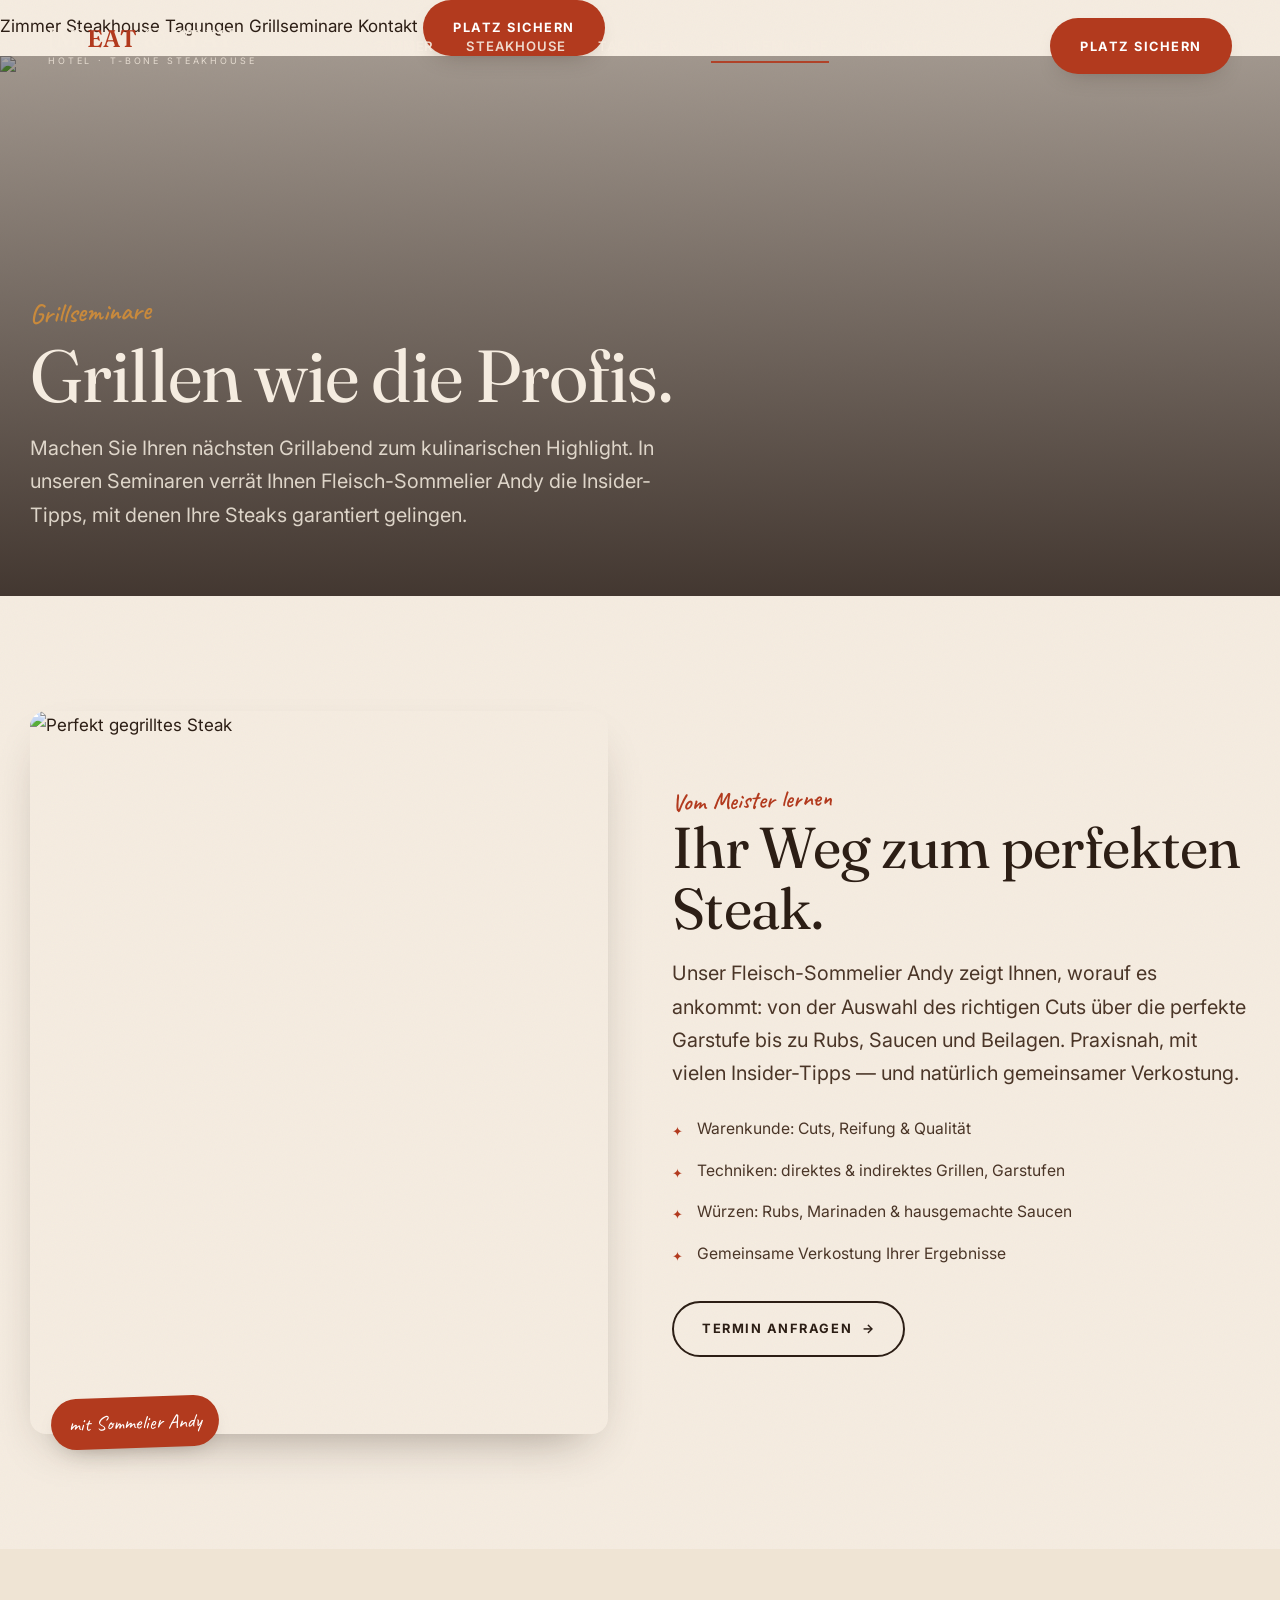
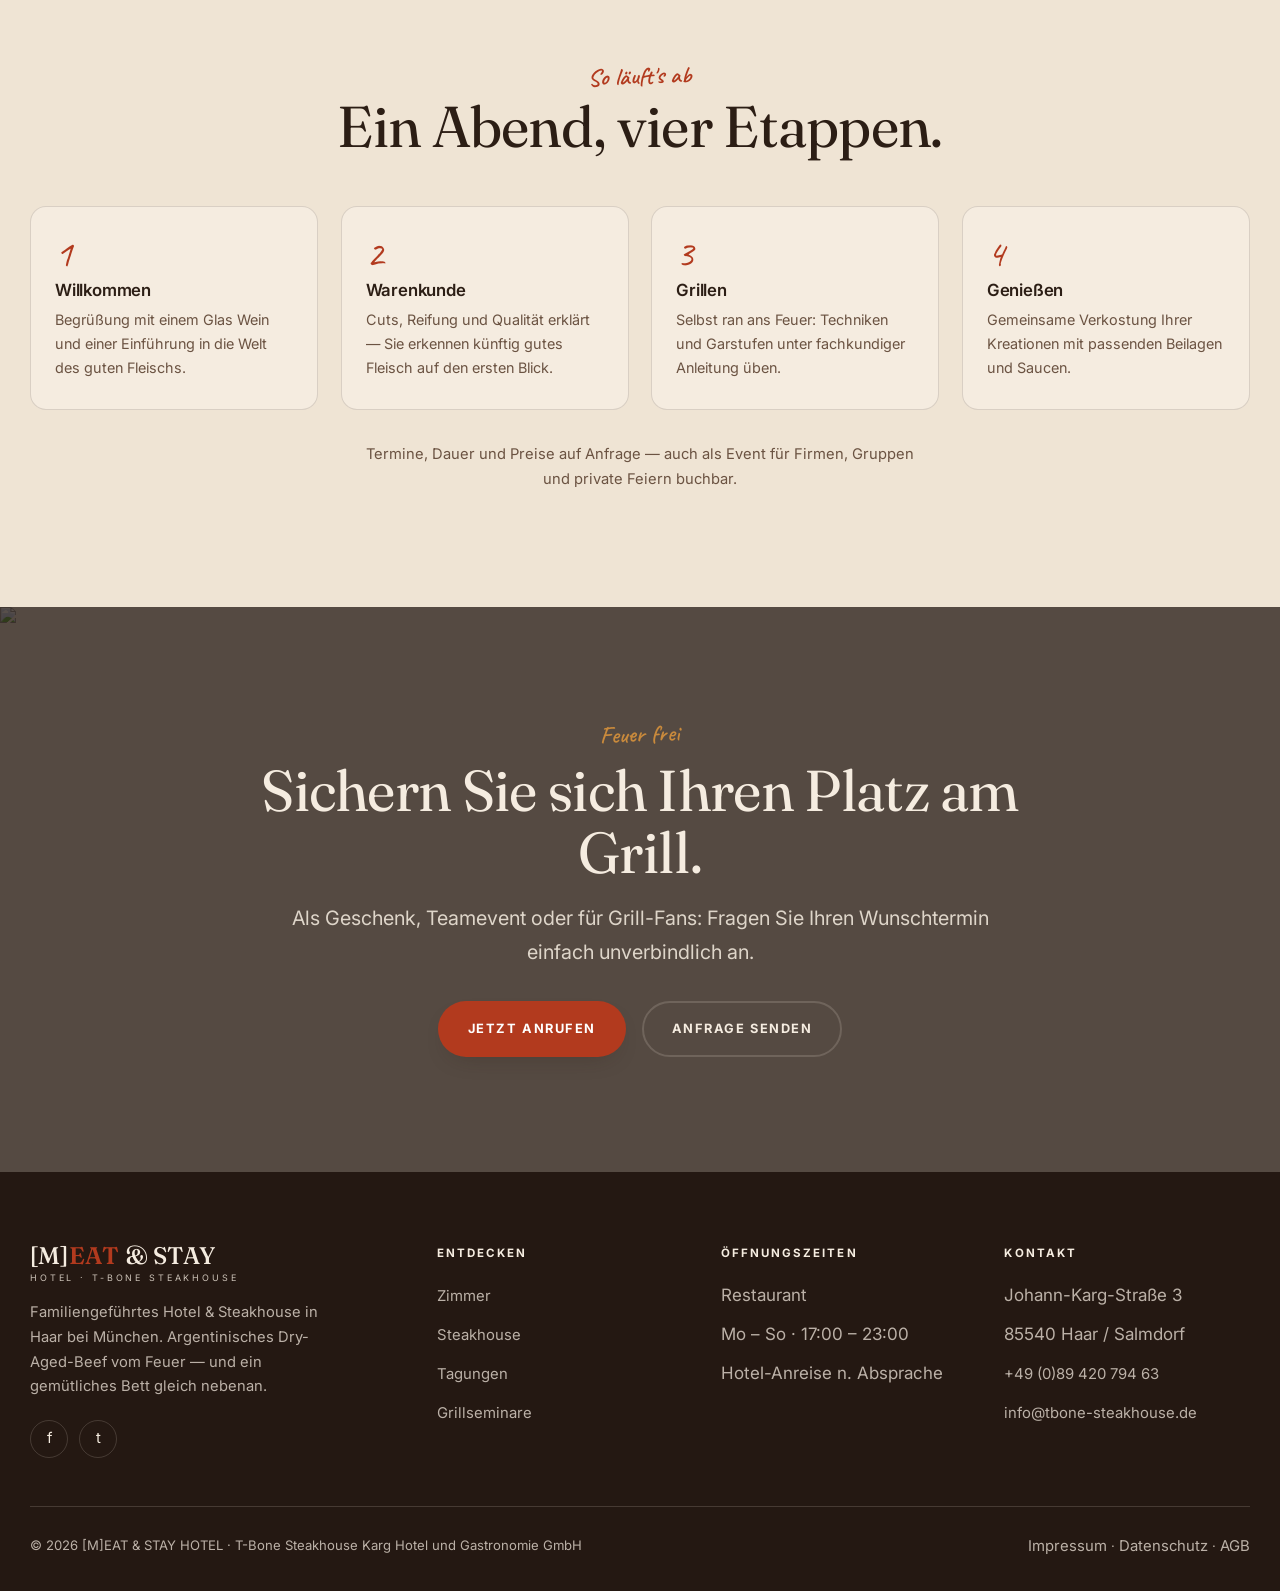
==== grillseminare.html @ 5b94f857 "Rework website: warm & handcrafted design, structure like current site Komplett neues Design (warm &" ====
<!DOCTYPE html>
<html lang="de">
<head>
  <meta charset="UTF-8" />
  <meta name="viewport" content="width=device-width, initial-scale=1.0" />
  <title>Grillseminare — [M]EAT &amp; STAY HOTEL · T-Bone Steakhouse Haar</title>
  <meta name="description" content="Grillseminare im T-Bone Steakhouse Haar: Insider-Tipps vom Fleisch-Sommelier, Cuts &amp; Garstufen, Rubs &amp; Saucen und gemeinsame Verkostung. Machen Sie Ihren nächsten Grillabend zum Highlight." />
  <meta name="theme-color" content="#241812" />
  <link rel="icon" href="assets/favicon.svg" type="image/svg+xml" />
  <link rel="preconnect" href="https://fonts.googleapis.com" />
  <link rel="preconnect" href="https://fonts.gstatic.com" crossorigin />
  <link href="https://fonts.googleapis.com/css2?family=Fraunces:ital,opsz,wght@0,9..144,400;0,9..144,500;1,9..144,400&family=Inter:wght@400;500;600;700&family=Caveat:wght@600;700&display=swap" rel="stylesheet" />
  <link rel="stylesheet" href="assets/css/style.css" />
</head>
<body>

  <header class="nav" id="nav">
    <a class="brand" href="index.html" aria-label="MEAT and STAY Hotel — Startseite">
      <span class="brand__mark">[M]<b>EAT</b> &amp; STAY</span>
      <span class="brand__sub">Hotel · T-Bone Steakhouse</span>
    </a>
    <nav class="nav__links" aria-label="Hauptnavigation">
      <a href="zimmer.html">Zimmer</a>
      <a href="steakhouse.html">Steakhouse</a>
      <a href="tagungen.html">Tagungen</a>
      <a href="grillseminare.html" class="active">Grillseminare</a>
      <a href="kontakt.html">Kontakt</a>
    </nav>
    <div class="nav__cta"><a class="btn btn--rust" href="kontakt.html">Platz sichern</a></div>
    <button class="nav__toggle" aria-label="Menü öffnen"><span></span><span></span><span></span></button>
  </header>
  <div class="nav__menu">
    <a href="zimmer.html">Zimmer</a>
    <a href="steakhouse.html">Steakhouse</a>
    <a href="tagungen.html">Tagungen</a>
    <a href="grillseminare.html">Grillseminare</a>
    <a href="kontakt.html">Kontakt</a>
    <a class="btn btn--rust" href="kontakt.html">Platz sichern</a>
  </div>

  <!-- PAGE HERO -->
  <section class="pagehero">
    <div class="pagehero__media">
      <img src="https://images.unsplash.com/photo-1529193591184-b1d58069ecdd?auto=format&fit=crop&w=2000&q=80" alt="Grillen am offenen Feuer" />
    </div>
    <div class="container pagehero__inner">
      <span class="eyebrow">Grillseminare</span>
      <h1>Grillen wie die Profis.</h1>
      <p class="lead">Machen Sie Ihren nächsten Grillabend zum kulinarischen Highlight. In unseren Seminaren verrät Ihnen Fleisch-Sommelier Andy die Insider-Tipps, mit denen Ihre Steaks garantiert gelingen.</p>
    </div>
  </section>

  <!-- INTRO -->
  <section class="section">
    <div class="container">
      <div class="duo">
        <div class="duo__media" data-reveal>
          <img src="https://images.unsplash.com/photo-1600891964092-4316c288032e?auto=format&fit=crop&w=1100&q=80" alt="Perfekt gegrilltes Steak" />
          <span class="tag">mit Sommelier Andy</span>
        </div>
        <div class="duo__body" data-reveal data-delay="1">
          <span class="eyebrow">Vom Meister lernen</span>
          <h2 class="section-title">Ihr Weg zum perfekten Steak.</h2>
          <p class="lead">Unser Fleisch-Sommelier Andy zeigt Ihnen, worauf es ankommt: von der Auswahl des richtigen Cuts über die perfekte Garstufe bis zu Rubs, Saucen und Beilagen. Praxisnah, mit vielen Insider-Tipps — und natürlich gemeinsamer Verkostung.</p>
          <ul class="feature-list">
            <li>Warenkunde: Cuts, Reifung &amp; Qualität</li>
            <li>Techniken: direktes &amp; indirektes Grillen, Garstufen</li>
            <li>Würzen: Rubs, Marinaden &amp; hausgemachte Saucen</li>
            <li>Gemeinsame Verkostung Ihrer Ergebnisse</li>
          </ul>
          <a class="btn btn--outline" href="kontakt.html">Termin anfragen <span class="arrow">→</span></a>
        </div>
      </div>
    </div>
  </section>

  <!-- STEPS -->
  <section class="section section--sand">
    <div class="container">
      <div class="section-head center" data-reveal>
        <span class="eyebrow">So läuft's ab</span>
        <h2 class="section-title">Ein Abend, vier Etappen.</h2>
      </div>
      <div class="steps">
        <div class="step" data-reveal data-delay="1"><div class="num">1</div><h4>Willkommen</h4><p>Begrüßung mit einem Glas Wein und einer Einführung in die Welt des guten Fleischs.</p></div>
        <div class="step" data-reveal data-delay="2"><div class="num">2</div><h4>Warenkunde</h4><p>Cuts, Reifung und Qualität erklärt — Sie erkennen künftig gutes Fleisch auf den ersten Blick.</p></div>
        <div class="step" data-reveal data-delay="3"><div class="num">3</div><h4>Grillen</h4><p>Selbst ran ans Feuer: Techniken und Garstufen unter fachkundiger Anleitung üben.</p></div>
        <div class="step" data-reveal data-delay="3"><div class="num">4</div><h4>Genießen</h4><p>Gemeinsame Verkostung Ihrer Kreationen mit passenden Beilagen und Saucen.</p></div>
      </div>
      <p class="lead center" style="margin-top:2rem;font-size:.92rem;color:var(--cocoa-2);" data-reveal>
        Termine, Dauer und Preise auf Anfrage — auch als Event für Firmen, Gruppen und private Feiern buchbar.
      </p>
    </div>
  </section>

  <!-- RESERVE CTA -->
  <section class="section reserve">
    <div class="reserve__media">
      <img src="https://images.unsplash.com/photo-1544025162-d76694265947?auto=format&fit=crop&w=2000&q=80" alt="Flammen am Grill" />
    </div>
    <div class="container" data-reveal>
      <span class="eyebrow">Feuer frei</span>
      <h2 class="section-title">Sichern Sie sich Ihren Platz am Grill.</h2>
      <p class="lead">Als Geschenk, Teamevent oder für Grill-Fans: Fragen Sie Ihren Wunschtermin einfach unverbindlich an.</p>
      <div class="reserve__actions">
        <a class="btn btn--rust" href="tel:+498942079463">Jetzt anrufen</a>
        <a class="btn btn--light" href="kontakt.html">Anfrage senden</a>
      </div>
    </div>
  </section>

  <!-- FOOTER -->
  <footer class="footer">
    <div class="container">
      <div class="footer-grid">
        <div>
          <a class="brand" href="index.html">
            <span class="brand__mark">[M]<b>EAT</b> &amp; STAY</span>
            <span class="brand__sub">Hotel · T-Bone Steakhouse</span>
          </a>
          <p>Familiengeführtes Hotel &amp; Steakhouse in Haar bei München. Argentinisches Dry-Aged-Beef vom Feuer — und ein gemütliches Bett gleich nebenan.</p>
          <div class="socials">
            <a href="https://www.facebook.com/meatandstayhotel/" aria-label="Facebook" target="_blank" rel="noopener">f</a>
            <a href="https://www.facebook.com/tbonesteakhousemuenchen/" aria-label="Facebook Steakhouse" target="_blank" rel="noopener">t</a>
          </div>
        </div>
        <div>
          <h5>Entdecken</h5>
          <ul>
            <li><a href="zimmer.html">Zimmer</a></li>
            <li><a href="steakhouse.html">Steakhouse</a></li>
            <li><a href="tagungen.html">Tagungen</a></li>
            <li><a href="grillseminare.html">Grillseminare</a></li>
          </ul>
        </div>
        <div>
          <h5>Öffnungszeiten</h5>
          <ul>
            <li>Restaurant</li>
            <li>Mo – So · 17:00 – 23:00</li>
            <li>Hotel-Anreise n. Absprache</li>
          </ul>
        </div>
        <div>
          <h5>Kontakt</h5>
          <ul>
            <li>Johann-Karg-Straße 3</li>
            <li>85540 Haar / Salmdorf</li>
            <li><a href="tel:+498942079463">+49 (0)89 420 794 63</a></li>
            <li><a href="mailto:info@tbone-steakhouse.de">info@tbone-steakhouse.de</a></li>
          </ul>
        </div>
      </div>
      <div class="footer-bottom">
        <span>© <span data-year>2026</span> [M]EAT &amp; STAY HOTEL · T-Bone Steakhouse Karg Hotel und Gastronomie GmbH</span>
        <span><a href="kontakt.html#impressum">Impressum</a> · <a href="kontakt.html#datenschutz">Datenschutz</a> · <a href="kontakt.html#agb">AGB</a></span>
      </div>
    </div>
  </footer>

  <script src="assets/js/main.js"></script>
</body>
</html>
---- assets/css/style.css ----
/* =====================================================================
   [M]EAT & STAY HOTEL · T-Bone Steakhouse
   Design system — "Warm & handcrafted"
   Cream/sand paper, espresso ink, rust accent
   ===================================================================== */

:root {
  /* Palette */
  --paper:     #f5ece0;   /* warm cream */
  --paper-2:   #efe4d4;
  --sand:      #e6d7c0;
  --sand-2:    #ddcaad;
  --espresso:  #2c1e15;   /* near-black brown (text) */
  --cocoa:     #4a3527;
  --cocoa-2:   #6b5342;
  --rust:      #b23a1e;    /* accent / CTA */
  --rust-dark: #93301a;
  --ochre:     #c98a3c;    /* warm secondary highlight */
  --roast:     #241812;    /* dark contrast sections */
  --roast-2:   #30231a;
  --line:      rgba(44, 30, 21, .14);
  --line-2:    rgba(44, 30, 21, .08);
  --line-dark: rgba(245, 236, 224, .16);

  /* Type */
  --serif:  "Fraunces", Georgia, "Times New Roman", serif;
  --sans:   "Inter", "Helvetica Neue", Arial, sans-serif;
  --script: "Caveat", "Segoe Script", cursive;

  /* Shape & motion */
  --container: 1220px;
  --radius: 6px;
  --radius-lg: 16px;
  --shadow: 0 22px 48px -24px rgba(44, 30, 21, .45);
  --shadow-sm: 0 10px 24px -14px rgba(44, 30, 21, .4);
  --ease: cubic-bezier(.22, 1, .36, 1);

  /* Subtle paper grain */
  --grain: url("data:image/svg+xml,%3Csvg xmlns='http://www.w3.org/2000/svg' width='140' height='140'%3E%3Cfilter id='n'%3E%3CfeTurbulence type='fractalNoise' baseFrequency='0.9' numOctaves='2' stitchTiles='stitch'/%3E%3C/filter%3E%3Crect width='100%25' height='100%25' filter='url(%23n)' opacity='0.035'/%3E%3C/svg%3E");
}

/* ------------------------------------------------------------------ Reset */
*, *::before, *::after { box-sizing: border-box; }
* { margin: 0; }
html { scroll-behavior: smooth; -webkit-text-size-adjust: 100%; }
body {
  font-family: var(--sans);
  color: var(--espresso);
  background-color: var(--paper);
  background-image: var(--grain);
  line-height: 1.68;
  font-size: 17px;
  -webkit-font-smoothing: antialiased;
  text-rendering: optimizeLegibility;
  overflow-x: hidden;
}
img { max-width: 100%; display: block; }
a { color: inherit; text-decoration: none; }
ul { list-style: none; padding: 0; }
button { font: inherit; cursor: pointer; }

/* ------------------------------------------------------------- Typography */
h1, h2, h3, h4 { font-family: var(--serif); font-weight: 400; line-height: 1.07; letter-spacing: -.012em; }
.display { font-size: clamp(2.9rem, 8vw, 6.2rem); }
h2.section-title { font-size: clamp(2.1rem, 4.8vw, 3.6rem); }
h3 { font-size: clamp(1.35rem, 2.5vw, 1.85rem); }
em { font-style: italic; }

.eyebrow {
  font-family: var(--script);
  font-size: 1.5rem;
  font-weight: 600;
  color: var(--rust);
  display: inline-block;
  transform: rotate(-2deg);
  line-height: 1;
}
.kicker {
  font-family: var(--sans);
  font-size: .72rem; font-weight: 700; letter-spacing: .26em; text-transform: uppercase;
  color: var(--cocoa-2);
  display: inline-flex; align-items: center; gap: .7rem;
}
.kicker::before { content: ""; width: 30px; height: 2px; background: var(--rust); display: inline-block; }
.lead { font-size: clamp(1.05rem, 1.55vw, 1.24rem); color: var(--cocoa); max-width: 62ch; }

/* --------------------------------------------------------------- Layout */
.container { width: min(100% - 3rem, var(--container)); margin-inline: auto; }
.section { padding: clamp(4.5rem, 9vw, 8rem) 0; position: relative; }
.section-head { max-width: 64ch; margin-bottom: 3rem; }
.section-head .eyebrow { margin-bottom: .5rem; }
.section-head .lead { margin-top: 1.1rem; }
.center { text-align: center; margin-inline: auto; }
.section--sand { background: var(--paper-2); }

/* --------------------------------------------------------------- Divider */
.divider { display: block; width: 100%; height: 40px; color: var(--paper); }
.divider--sand { color: var(--paper-2); }
.divider svg { display: block; width: 100%; height: 100%; }

/* ---------------------------------------------------------------- Buttons */
.btn {
  display: inline-flex; align-items: center; gap: .6rem;
  padding: .95rem 1.75rem;
  font-size: .8rem; font-weight: 700; letter-spacing: .12em; text-transform: uppercase;
  border-radius: 100px;
  border: 2px solid transparent;
  transition: transform .3s var(--ease), background .3s var(--ease), color .3s var(--ease), border-color .3s var(--ease), box-shadow .3s var(--ease);
}
.btn:hover { transform: translateY(-3px); }
.btn--rust { background: var(--rust); color: #fff; box-shadow: var(--shadow-sm); }
.btn--rust:hover { background: var(--rust-dark); }
.btn--outline { border-color: var(--espresso); color: var(--espresso); }
.btn--outline:hover { background: var(--espresso); color: var(--paper); }
.btn--cream { background: var(--paper); color: var(--espresso); }
.btn--cream:hover { background: #fff; }
.btn--light { border-color: var(--line-dark); color: var(--paper); }
.btn--light:hover { background: var(--paper); color: var(--espresso); border-color: var(--paper); }
.btn .arrow { transition: transform .3s var(--ease); }
.btn:hover .arrow { transform: translateX(4px); }

.textlink {
  display: inline-flex; align-items: center; gap: .5rem;
  font-size: .8rem; font-weight: 700; letter-spacing: .1em; text-transform: uppercase;
  color: var(--rust); border-bottom: 2px solid transparent; padding-bottom: 2px;
  transition: border-color .3s var(--ease), gap .3s var(--ease);
}
.textlink:hover { border-color: var(--rust); gap: .85rem; }

/* -------------------------------------------------------------- Stamp badge */
.stamp {
  width: 118px; height: 118px; border-radius: 50%;
  display: grid; place-items: center; text-align: center;
  color: var(--rust); border: 2px solid currentColor;
  position: relative; transform: rotate(-8deg);
  background: rgba(245,236,224,.06);
}
.stamp::before { content: ""; position: absolute; inset: 7px; border: 1px solid currentColor; border-radius: 50%; opacity: .5; }
.stamp span { font-family: var(--serif); font-size: .64rem; letter-spacing: .12em; text-transform: uppercase; line-height: 1.5; font-weight: 500; padding: 0 12px; }
.stamp span b { display: block; font-size: 1.05rem; letter-spacing: .04em; }

/* ------------------------------------------------------------------- Nav */
.nav {
  position: fixed; inset: 0 0 auto 0; z-index: 100;
  display: flex; align-items: center; justify-content: space-between;
  padding: 1.15rem clamp(1.5rem, 4vw, 3rem);
  transition: background .4s var(--ease), padding .4s var(--ease), box-shadow .4s var(--ease);
}
.nav.scrolled {
  background: rgba(245, 236, 224, .92);
  backdrop-filter: blur(12px);
  box-shadow: 0 1px 0 var(--line);
  padding-top: .8rem; padding-bottom: .8rem;
}
.brand { display: flex; flex-direction: column; line-height: 1; color: var(--paper); transition: color .4s var(--ease); }
.nav.scrolled .brand { color: var(--espresso); }
.brand__mark { font-family: var(--serif); font-size: 1.5rem; letter-spacing: .01em; font-weight: 500; }
.brand__mark b { color: var(--rust); font-weight: 600; }
.brand__sub { font-size: .56rem; letter-spacing: .32em; text-transform: uppercase; opacity: .8; margin-top: .35rem; }

.nav__links { display: flex; align-items: center; gap: 2rem; }
.nav__links a {
  color: var(--paper); font-size: .82rem; font-weight: 600; letter-spacing: .06em; text-transform: uppercase;
  opacity: .9; position: relative; transition: opacity .3s, color .4s;
}
.nav.scrolled .nav__links a { color: var(--espresso); }
.nav__links a::after { content: ""; position: absolute; left: 0; bottom: -6px; height: 2px; width: 0; background: var(--rust); transition: width .3s var(--ease); }
.nav__links a:hover { opacity: 1; }
.nav__links a:hover::after { width: 100%; }
.nav__links a.active::after { width: 100%; }
.nav__cta { display: flex; align-items: center; }

.nav__toggle { display: none; background: none; border: 0; width: 30px; height: 22px; position: relative; z-index: 101; }
.nav__toggle span { position: absolute; left: 0; height: 2px; width: 100%; background: var(--paper); transition: transform .35s var(--ease), opacity .3s, background .4s; }
.nav.scrolled .nav__toggle span { background: var(--espresso); }
.nav__toggle span:nth-child(1) { top: 0; }
.nav__toggle span:nth-child(2) { top: 10px; }
.nav__toggle span:nth-child(3) { top: 20px; }
body.menu-open .nav__toggle span { background: var(--paper); }
body.menu-open .nav__toggle span:nth-child(1) { transform: translateY(10px) rotate(45deg); }
body.menu-open .nav__toggle span:nth-child(2) { opacity: 0; }
body.menu-open .nav__toggle span:nth-child(3) { transform: translateY(-10px) rotate(-45deg); }

/* ------------------------------------------------------------------ Hero */
.hero { position: relative; min-height: 100svh; display: flex; align-items: flex-end; color: var(--paper); overflow: hidden; }
.hero__media { position: absolute; inset: 0; z-index: -2; }
.hero__media img { width: 100%; height: 100%; object-fit: cover; }
.hero__media::after {
  content: ""; position: absolute; inset: 0;
  background: linear-gradient(180deg, rgba(36,24,18,.5) 0%, rgba(36,24,18,.2) 40%, rgba(36,24,18,.86) 100%);
}
.hero__inner { padding-bottom: clamp(3.5rem, 7vw, 6rem); padding-top: 8rem; display: grid; grid-template-columns: 1fr auto; align-items: end; gap: 2rem; width: min(100% - 3rem, var(--container)); margin-inline: auto; }
.hero__text { max-width: 20ch; }
.hero .eyebrow { color: var(--ochre); font-size: 1.7rem; }
.hero h1 { margin: .8rem 0 1.3rem; }
.hero h1 em { color: var(--ochre); }
.hero__lead { max-width: 44ch; color: rgba(245,236,224,.9); font-size: clamp(1.05rem, 1.6vw, 1.25rem); }
.hero__actions { margin-top: 2.1rem; display: flex; flex-wrap: wrap; gap: 1rem; }
.hero .stamp { color: var(--ochre); align-self: end; margin-bottom: .5rem; }
.hero__scroll { position: absolute; left: 50%; transform: translateX(-50%); bottom: 1.6rem; font-size: .66rem; letter-spacing: .28em; text-transform: uppercase; color: rgba(245,236,224,.7); display: flex; flex-direction: column; align-items: center; gap: .7rem; }
.hero__scroll::after { content: ""; width: 1px; height: 42px; background: rgba(245,236,224,.5); animation: pulse 2.4s var(--ease) infinite; }
@keyframes pulse { 0%,100%{ transform: scaleY(.4); opacity:.4 } 50%{ transform: scaleY(1); opacity:1 } }

/* --------------------------------------------------------- Marquee strip */
.strip { background: var(--roast); color: var(--paper); padding: 1.1rem 0; overflow: hidden; }
.strip__track { display: flex; gap: 2.6rem; white-space: nowrap; width: max-content; animation: marquee 34s linear infinite; }
.strip__track span { font-family: var(--serif); font-style: italic; font-size: 1.25rem; opacity: .92; display: inline-flex; align-items: center; gap: 2.6rem; }
.strip__track span::after { content: "✶"; color: var(--ochre); font-style: normal; font-size: .85rem; }
@keyframes marquee { to { transform: translateX(-50%); } }

/* ------------------------------------------------------------- Facts row */
.facts { display: grid; grid-template-columns: repeat(4, 1fr); gap: 1.5rem; margin-top: 3.4rem; }
.fact { text-align: center; padding: 1.4rem 1rem; border-right: 1px solid var(--line); }
.fact:last-child { border-right: 0; }
.fact .n { font-family: var(--serif); font-size: clamp(2.2rem, 4vw, 3rem); color: var(--rust); line-height: 1; }
.fact .l { font-size: .82rem; letter-spacing: .08em; text-transform: uppercase; color: var(--cocoa-2); margin-top: .6rem; font-weight: 600; }

/* --------------------------------------------------------------- Duo split */
.duo { display: grid; grid-template-columns: 1fr 1fr; gap: clamp(2rem, 5vw, 5rem); align-items: center; }
.duo--reverse .duo__media { order: 2; }
.duo__media { position: relative; }
.duo__media img { width: 100%; aspect-ratio: 4/5; object-fit: cover; border-radius: var(--radius-lg); box-shadow: var(--shadow); }
.duo__media .tag {
  position: absolute; bottom: -.9rem; left: 1.3rem;
  background: var(--rust); color: #fff; padding: .55rem 1.1rem; border-radius: 100px;
  font-family: var(--script); font-size: 1.25rem; box-shadow: var(--shadow-sm); transform: rotate(-2deg);
}
.duo__body .eyebrow { margin-bottom: .3rem; }
.duo__body h2 { margin-bottom: 1.1rem; }
.duo__body .lead { margin-bottom: 1.6rem; }
.feature-list { display: grid; gap: .95rem; margin: 1.6rem 0 2.1rem; }
.feature-list li { display: flex; gap: .85rem; align-items: flex-start; color: var(--cocoa); font-size: .98rem; }
.feature-list li::before { content: "✦"; color: var(--rust); font-size: .8rem; margin-top: .3rem; }

/* ------------------------------------------------------------ Offer cards */
.offers { display: grid; grid-template-columns: repeat(4, 1fr); gap: 1.4rem; }
.offer {
  position: relative; display: flex; flex-direction: column; justify-content: flex-end;
  min-height: 360px; padding: 1.6rem; border-radius: var(--radius-lg); overflow: hidden; color: var(--paper);
  box-shadow: var(--shadow-sm);
}
.offer img { position: absolute; inset: 0; width: 100%; height: 100%; object-fit: cover; z-index: -2; transition: transform .7s var(--ease); }
.offer::after { content: ""; position: absolute; inset: 0; z-index: -1; background: linear-gradient(180deg, rgba(36,24,18,.15), rgba(36,24,18,.85)); }
.offer:hover img { transform: scale(1.07); }
.offer h3 { color: var(--paper); }
.offer p { font-size: .9rem; color: rgba(245,236,224,.82); margin: .5rem 0 1rem; }
.offer .textlink { color: var(--ochre); border-color: transparent; }
.offer:hover .textlink { border-color: var(--ochre); }

/* ------------------------------------------------------------- Room cards */
.cards { display: grid; grid-template-columns: repeat(3, 1fr); gap: 1.6rem; }
.card { background: var(--paper); border: 1px solid var(--line); border-radius: var(--radius-lg); overflow: hidden; display: flex; flex-direction: column; transition: transform .4s var(--ease), box-shadow .4s var(--ease); }
.card:hover { transform: translateY(-8px); box-shadow: var(--shadow); }
.card__media { position: relative; aspect-ratio: 3/2; overflow: hidden; }
.card__media img { width: 100%; height: 100%; object-fit: cover; transition: transform .7s var(--ease); }
.card:hover .card__media img { transform: scale(1.06); }
.card__price { position: absolute; top: 1rem; right: 1rem; background: var(--rust); color: #fff; padding: .35rem .9rem; border-radius: 100px; font-size: .78rem; font-weight: 700; }
.card__body { padding: 1.6rem 1.5rem 1.8rem; display: flex; flex-direction: column; flex: 1; }
.card__body h3 { margin-bottom: .5rem; }
.card__body p { color: var(--cocoa-2); font-size: .94rem; margin-bottom: 1.2rem; flex: 1; }
.card__meta { display: flex; gap: 1.1rem; flex-wrap: wrap; font-size: .82rem; color: var(--cocoa); border-top: 1px solid var(--line); padding-top: 1rem; }
.card__meta span { display: inline-flex; align-items: center; gap: .35rem; }
.card__meta strong { color: var(--rust); }

/* ------------------------------------------------------------- Amenities */
.amenities { display: grid; grid-template-columns: repeat(3, 1fr); gap: 1.1rem; }
.amenity { display: flex; gap: 1rem; align-items: flex-start; background: var(--paper); border: 1px solid var(--line); border-radius: var(--radius); padding: 1.3rem 1.4rem; transition: border-color .3s, transform .3s var(--ease); }
.amenity:hover { border-color: var(--rust); transform: translateY(-3px); }
.amenity .ic { flex: 0 0 34px; height: 34px; display: grid; place-items: center; color: var(--rust); font-size: 1.2rem; }
.amenity h4 { font-family: var(--sans); font-size: .98rem; font-weight: 600; margin-bottom: .15rem; }
.amenity p { font-size: .86rem; color: var(--cocoa-2); }

/* ------------------------------------------------------------------ Menu */
.menu-cols { display: grid; grid-template-columns: 1fr 1fr; gap: clamp(2rem, 6vw, 5rem); }
.menu-group { margin-bottom: 2.6rem; }
.menu-group > h3 { display: flex; align-items: baseline; gap: 1rem; margin-bottom: 1.3rem; color: var(--rust); }
.menu-group > h3 small { font-family: var(--script); font-size: 1.15rem; letter-spacing: 0; text-transform: none; color: var(--ochre); font-weight: 600; }
.menu-item { display: grid; grid-template-columns: 1fr auto; gap: .2rem 1rem; padding: .85rem 0; border-bottom: 1px dotted var(--line); }
.menu-item h4 { font-family: var(--sans); font-size: 1rem; font-weight: 600; }
.menu-item .price { font-family: var(--serif); font-size: 1.15rem; color: var(--espresso); white-space: nowrap; }
.menu-item p { grid-column: 1 / -1; color: var(--cocoa-2); font-size: .87rem; margin-top: .1rem; }
.menu-item .veg { color: var(--ochre); font-size: .76rem; font-weight: 700; }

/* ------------------------------------------------------------- Steps list */
.steps { display: grid; grid-template-columns: repeat(4, 1fr); gap: 1.4rem; margin-top: 1rem; }
.step { background: var(--paper); border: 1px solid var(--line); border-radius: var(--radius-lg); padding: 1.8rem 1.5rem; }
.step .num { font-family: var(--script); font-size: 2.4rem; color: var(--rust); line-height: 1; }
.step h4 { font-family: var(--sans); font-size: 1.05rem; font-weight: 600; margin: .5rem 0 .5rem; }
.step p { font-size: .9rem; color: var(--cocoa-2); }

/* ----------------------------------------------------------- Dark section */
.dark { background: var(--roast); color: var(--paper); position: relative; }
.dark .lead { color: rgba(245,236,224,.78); }
.dark h2, .dark h3 { color: var(--paper); }
.dark .kicker { color: var(--sand-2); }
.dark .amenity { background: var(--roast-2); border-color: var(--line-dark); }
.dark .amenity p { color: rgba(245,236,224,.7); }
.dark .amenity .ic { color: var(--ochre); }

/* --------------------------------------------------------------- Gallery */
.gallery { display: grid; grid-template-columns: repeat(4, 1fr); grid-auto-rows: 220px; gap: 1rem; }
.gallery figure { overflow: hidden; border-radius: var(--radius-lg); position: relative; }
.gallery img { width: 100%; height: 100%; object-fit: cover; transition: transform .8s var(--ease); }
.gallery figure:hover img { transform: scale(1.07); }
.gallery .wide { grid-column: span 2; }
.gallery .tall { grid-row: span 2; }

/* -------------------------------------------------------------- Location */
.location-grid { display: grid; grid-template-columns: 1fr 1fr; gap: clamp(2rem,5vw,4rem); align-items: stretch; }
.map { border-radius: var(--radius-lg); overflow: hidden; min-height: 380px; box-shadow: var(--shadow); }
.map iframe { width: 100%; height: 100%; min-height: 380px; border: 0; filter: sepia(.18) contrast(1.02); }
.info-block { display: grid; gap: 1.5rem; align-content: center; }
.info-row { display: flex; gap: 1rem; }
.info-row .ic { flex: 0 0 42px; height: 42px; border-radius: 50%; border: 2px solid var(--rust); color: var(--rust); display: grid; place-items: center; font-size: 1.1rem; }
.info-row h4 { font-family: var(--sans); font-size: .72rem; letter-spacing: .16em; text-transform: uppercase; color: var(--cocoa-2); font-weight: 700; margin-bottom: .25rem; }
.info-row p, .info-row a { font-size: 1.02rem; }
.info-row a:hover { color: var(--rust); }

/* --------------------------------------------------------------- Reserve */
.reserve { position: relative; color: var(--paper); text-align: center; overflow: hidden; }
.reserve__media { position: absolute; inset: 0; z-index: -2; }
.reserve__media img { width: 100%; height: 100%; object-fit: cover; }
.reserve__media::after { content: ""; position: absolute; inset: 0; background: rgba(36,24,18,.76); }
.reserve .eyebrow { color: var(--ochre); }
.reserve h2 { max-width: 22ch; margin: .6rem auto 1.2rem; color: var(--paper); }
.reserve .lead { color: rgba(245,236,224,.86); margin-inline: auto; margin-bottom: 2rem; }
.reserve__actions { display: flex; gap: 1rem; justify-content: center; flex-wrap: wrap; }

/* ---------------------------------------------------------------- Footer */
.footer { background: var(--roast); color: rgba(245,236,224,.72); padding: 4.5rem 0 2rem; }
.footer-grid { display: grid; grid-template-columns: 1.5fr 1fr 1fr 1fr; gap: 2.4rem; padding-bottom: 3rem; border-bottom: 1px solid var(--line-dark); }
.footer .brand { color: var(--paper); margin-bottom: 1.1rem; }
.footer p { font-size: .92rem; max-width: 34ch; }
.footer h5 { font-family: var(--sans); font-size: .72rem; letter-spacing: .18em; text-transform: uppercase; color: var(--paper); margin-bottom: 1.1rem; font-weight: 700; }
.footer li { margin-bottom: .65rem; }
.footer a { font-size: .93rem; transition: color .3s; }
.footer a:hover { color: var(--ochre); }
.footer .socials { display: flex; gap: .7rem; margin-top: 1.3rem; }
.footer .socials a { width: 38px; height: 38px; border: 1px solid var(--line-dark); border-radius: 50%; display: grid; place-items: center; color: var(--paper); transition: background .3s, border-color .3s; }
.footer .socials a:hover { background: var(--rust); border-color: var(--rust); }
.footer-bottom { display: flex; justify-content: space-between; flex-wrap: wrap; gap: 1rem; padding-top: 1.7rem; font-size: .82rem; }

/* -------------------------------------------------------- Sub page hero */
.pagehero { position: relative; min-height: 60vh; display: flex; align-items: flex-end; color: var(--paper); overflow: hidden; }
.pagehero__media { position: absolute; inset: 0; z-index: -2; }
.pagehero__media img { width: 100%; height: 100%; object-fit: cover; }
.pagehero__media::after { content: ""; position: absolute; inset: 0; background: linear-gradient(180deg, rgba(36,24,18,.4), rgba(36,24,18,.85)); }
.pagehero__inner { padding-bottom: clamp(2.5rem,5vw,4rem); padding-top: 9rem; }
.pagehero .eyebrow { color: var(--ochre); font-size: 1.7rem; }
.pagehero h1 { font-size: clamp(2.6rem, 6vw, 4.6rem); margin: .5rem 0 1rem; }
.pagehero .lead { color: rgba(245,236,224,.86); max-width: 52ch; }

/* ------------------------------------------------------------------ Form */
.contact-grid { display: grid; grid-template-columns: 1.1fr .9fr; gap: clamp(2rem, 5vw, 4rem); align-items: start; }
.form { display: grid; gap: 1.05rem; }
.form .row { display: grid; grid-template-columns: 1fr 1fr; gap: 1.05rem; }
.field { display: grid; gap: .4rem; }
.field label { font-size: .74rem; font-weight: 700; letter-spacing: .1em; text-transform: uppercase; color: var(--cocoa-2); }
.field input, .field select, .field textarea {
  font: inherit; font-size: .98rem; color: var(--espresso);
  background: var(--paper); border: 1px solid var(--line); border-radius: var(--radius);
  padding: .85rem 1rem; width: 100%; transition: border-color .3s, box-shadow .3s;
}
.field textarea { resize: vertical; min-height: 130px; }
.field input:focus, .field select:focus, .field textarea:focus { outline: none; border-color: var(--rust); box-shadow: 0 0 0 3px rgba(178,58,30,.14); }
.form .btn { justify-self: start; margin-top: .3rem; }
.contact-aside { background: var(--roast); color: var(--paper); border-radius: var(--radius-lg); padding: 2.3rem; display: grid; gap: 1.5rem; align-content: start; }
.contact-aside h3 { color: var(--paper); }
.contact-aside .info-row p, .contact-aside .info-row a { color: var(--paper); }
.contact-aside .info-row h4 { color: var(--sand-2); }
.contact-aside .info-row .ic { border-color: var(--ochre); color: var(--ochre); }

.legal { max-width: 80ch; }
.legal h3 { margin: 2.2rem 0 .7rem; }
.legal p { color: var(--cocoa); margin-bottom: .85rem; font-size: .95rem; }
.legal a { color: var(--rust); }

/* --------------------------------------------------------------- Reveal */
[data-reveal] { opacity: 0; transform: translateY(26px); transition: opacity .8s var(--ease), transform .8s var(--ease); }
[data-reveal].in { opacity: 1; transform: none; }
[data-reveal][data-delay="1"] { transition-delay: .08s; }
[data-reveal][data-delay="2"] { transition-delay: .16s; }
[data-reveal][data-delay="3"] { transition-delay: .24s; }
@media (prefers-reduced-motion: reduce) {
  * { animation: none !important; scroll-behavior: auto; }
  [data-reveal] { opacity: 1; transform: none; }
}

/* -------------------------------------------------------------- Responsive */
@media (max-width: 1000px) {
  .offers { grid-template-columns: repeat(2, 1fr); }
  .cards, .amenities, .menu-cols, .location-grid, .duo, .steps { grid-template-columns: 1fr; }
  .steps { grid-template-columns: repeat(2, 1fr); }
  .duo { gap: 2.2rem; }
  .duo--reverse .duo__media { order: 0; }
  .duo__media img { aspect-ratio: 16/11; }
  .footer-grid { grid-template-columns: 1fr 1fr; }
  .facts { grid-template-columns: repeat(2, 1fr); }
  .fact:nth-child(2) { border-right: 0; }
  .gallery { grid-template-columns: repeat(2, 1fr); grid-auto-rows: 180px; }
  .hero__inner { grid-template-columns: 1fr; }
  .hero .stamp { display: none; }
}
@media (max-width: 720px) {
  body { font-size: 16px; }
  .nav__links, .nav__cta { display: none; }
  .nav__toggle { display: block; }
  .nav__menu {
    position: fixed; inset: 0; z-index: 95;
    background: rgba(36,24,18,.98); backdrop-filter: blur(8px);
    display: flex; flex-direction: column; align-items: center; justify-content: center; gap: 1.6rem;
    opacity: 0; pointer-events: none; transition: opacity .4s var(--ease);
  }
  body.menu-open .nav__menu { opacity: 1; pointer-events: auto; }
  .nav__menu a { color: var(--paper); font-family: var(--serif); font-size: 1.9rem; letter-spacing: 0; text-transform: none; }
  .nav__menu .btn { margin-top: 1rem; }
  .offers, .steps, .footer-grid, .facts, .contact-grid, .form .row { grid-template-columns: 1fr; }
  .gallery { grid-template-columns: 1fr 1fr; grid-auto-rows: 150px; }
  .gallery .tall { grid-row: span 1; }
  .fact { border-right: 0; border-bottom: 1px solid var(--line); }
}
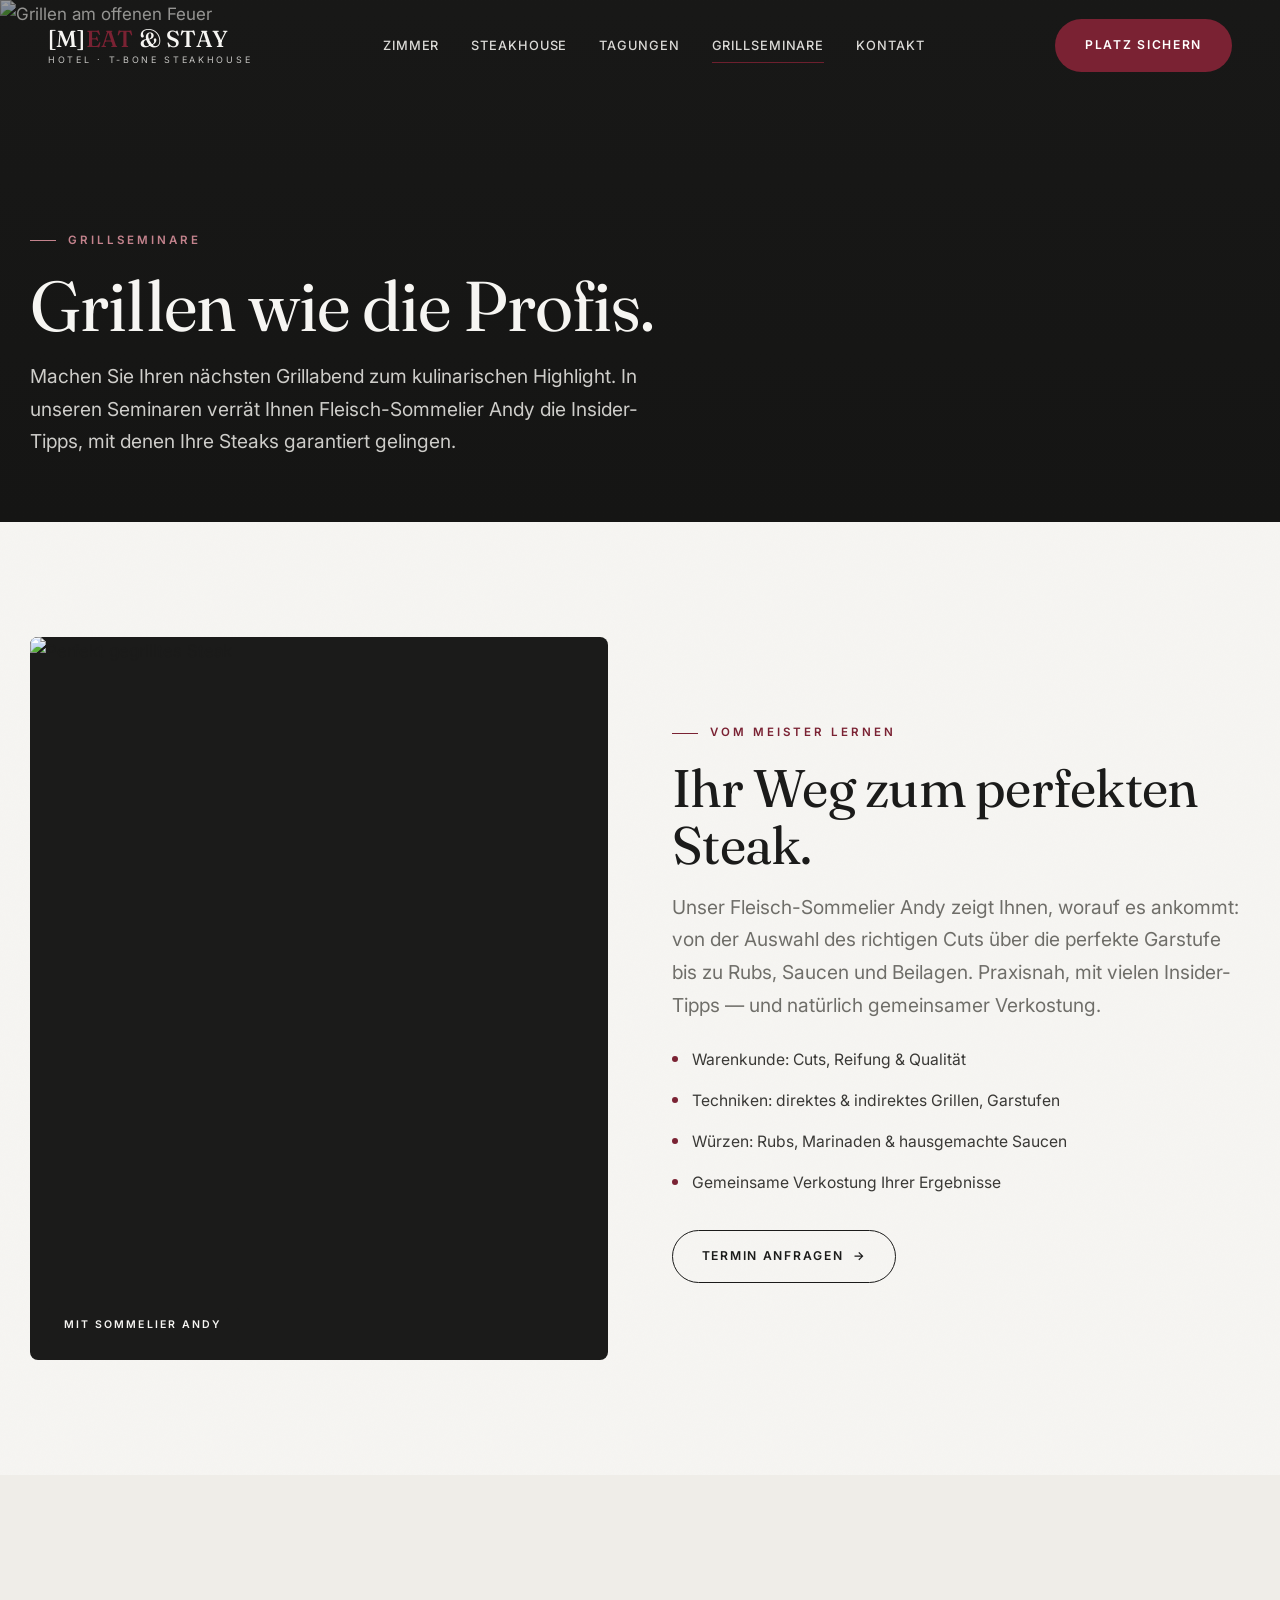
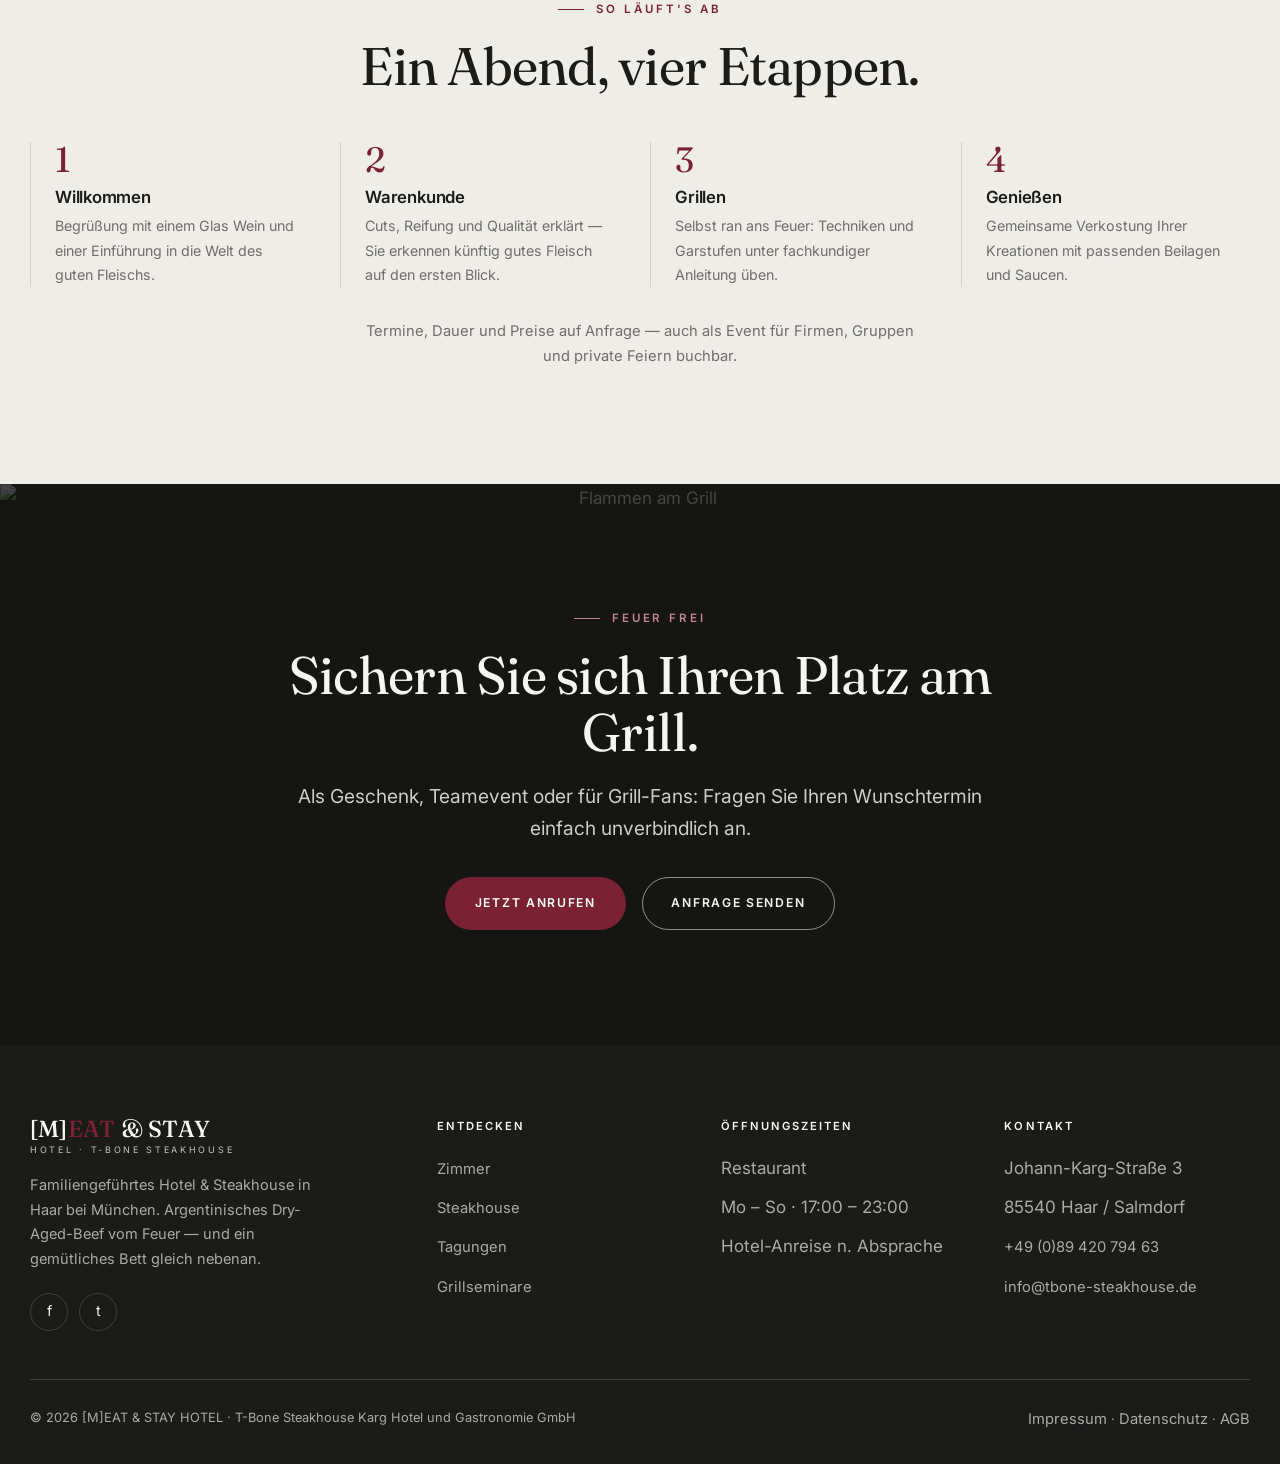
==== commit 678b9d8f: "Redesign: monochrome & refined (off-white/anthracite + bordeaux) Neues, ruhigeres Design auf Kundenw" ====
--- a/grillseminare.html
+++ b/grillseminare.html
@@ -5,11 +5,11 @@
   <meta name="viewport" content="width=device-width, initial-scale=1.0" />
   <title>Grillseminare — [M]EAT &amp; STAY HOTEL · T-Bone Steakhouse Haar</title>
   <meta name="description" content="Grillseminare im T-Bone Steakhouse Haar: Insider-Tipps vom Fleisch-Sommelier, Cuts &amp; Garstufen, Rubs &amp; Saucen und gemeinsame Verkostung. Machen Sie Ihren nächsten Grillabend zum Highlight." />
-  <meta name="theme-color" content="#241812" />
+  <meta name="theme-color" content="#1b1b1a" />
   <link rel="icon" href="assets/favicon.svg" type="image/svg+xml" />
   <link rel="preconnect" href="https://fonts.googleapis.com" />
   <link rel="preconnect" href="https://fonts.gstatic.com" crossorigin />
-  <link href="https://fonts.googleapis.com/css2?family=Fraunces:ital,opsz,wght@0,9..144,400;0,9..144,500;1,9..144,400&family=Inter:wght@400;500;600;700&family=Caveat:wght@600;700&display=swap" rel="stylesheet" />
+  <link href="https://fonts.googleapis.com/css2?family=Fraunces:ital,opsz,wght@0,9..144,400;0,9..144,500;1,9..144,400&family=Inter:wght@400;500;600;700&display=swap" rel="stylesheet" />
   <link rel="stylesheet" href="assets/css/style.css" />
 </head>
 <body>
@@ -87,7 +87,7 @@
         <div class="step" data-reveal data-delay="3"><div class="num">3</div><h4>Grillen</h4><p>Selbst ran ans Feuer: Techniken und Garstufen unter fachkundiger Anleitung üben.</p></div>
         <div class="step" data-reveal data-delay="3"><div class="num">4</div><h4>Genießen</h4><p>Gemeinsame Verkostung Ihrer Kreationen mit passenden Beilagen und Saucen.</p></div>
       </div>
-      <p class="lead center" style="margin-top:2rem;font-size:.92rem;color:var(--cocoa-2);" data-reveal>
+      <p class="lead center" style="margin-top:2rem;font-size:.92rem;color:var(--muted);" data-reveal>
         Termine, Dauer und Preise auf Anfrage — auch als Event für Firmen, Gruppen und private Feiern buchbar.
       </p>
     </div>
--- a/assets/css/style.css
+++ b/assets/css/style.css
@@ -1,42 +1,38 @@
 /* =====================================================================
    [M]EAT & STAY HOTEL · T-Bone Steakhouse
-   Design system — "Warm & handcrafted"
-   Cream/sand paper, espresso ink, rust accent
+   Design system — "Monochrome & refined"
+   Off-white · anthracite · a sparing bordeaux accent
    ===================================================================== */
 
 :root {
   /* Palette */
-  --paper:     #f5ece0;   /* warm cream */
-  --paper-2:   #efe4d4;
-  --sand:      #e6d7c0;
-  --sand-2:    #ddcaad;
-  --espresso:  #2c1e15;   /* near-black brown (text) */
-  --cocoa:     #4a3527;
-  --cocoa-2:   #6b5342;
-  --rust:      #b23a1e;    /* accent / CTA */
-  --rust-dark: #93301a;
-  --ochre:     #c98a3c;    /* warm secondary highlight */
-  --roast:     #241812;    /* dark contrast sections */
-  --roast-2:   #30231a;
-  --line:      rgba(44, 30, 21, .14);
-  --line-2:    rgba(44, 30, 21, .08);
-  --line-dark: rgba(245, 236, 224, .16);
+  --paper:     #f6f5f2;   /* off-white */
+  --paper-2:   #efede8;   /* alt light section */
+  --ink:       #1b1b1a;   /* anthracite / text & dark sections */
+  --ink-2:     #242320;   /* dark section alt */
+  --ink-soft:  #3a3936;
+  --wine:      #7a2233;   /* bordeaux accent — used sparingly */
+  --wine-ink:  #611a28;
+  --wine-soft: #c4838d;   /* lighter tint for dark backgrounds */
+  --muted:     #6f6e69;   /* grey body text */
+  --muted-2:   #a7a69d;
+  --line:      rgba(27, 27, 26, .13);
+  --line-2:    rgba(27, 27, 26, .07);
+  --line-dark: rgba(246, 245, 242, .16);
 
   /* Type */
-  --serif:  "Fraunces", Georgia, "Times New Roman", serif;
-  --sans:   "Inter", "Helvetica Neue", Arial, sans-serif;
-  --script: "Caveat", "Segoe Script", cursive;
+  --serif: "Fraunces", Georgia, "Times New Roman", serif;
+  --sans:  "Inter", "Helvetica Neue", Arial, sans-serif;
 
   /* Shape & motion */
   --container: 1220px;
-  --radius: 6px;
-  --radius-lg: 16px;
-  --shadow: 0 22px 48px -24px rgba(44, 30, 21, .45);
-  --shadow-sm: 0 10px 24px -14px rgba(44, 30, 21, .4);
+  --radius: 3px;
+  --radius-lg: 8px;
+  --shadow: 0 26px 60px -34px rgba(27, 27, 26, .5);
+  --shadow-sm: 0 14px 34px -22px rgba(27, 27, 26, .45);
   --ease: cubic-bezier(.22, 1, .36, 1);
 
-  /* Subtle paper grain */
-  --grain: url("data:image/svg+xml,%3Csvg xmlns='http://www.w3.org/2000/svg' width='140' height='140'%3E%3Cfilter id='n'%3E%3CfeTurbulence type='fractalNoise' baseFrequency='0.9' numOctaves='2' stitchTiles='stitch'/%3E%3C/filter%3E%3Crect width='100%25' height='100%25' filter='url(%23n)' opacity='0.035'/%3E%3C/svg%3E");
+  --grain: url("data:image/svg+xml,%3Csvg xmlns='http://www.w3.org/2000/svg' width='140' height='140'%3E%3Cfilter id='n'%3E%3CfeTurbulence type='fractalNoise' baseFrequency='0.9' numOctaves='2' stitchTiles='stitch'/%3E%3C/filter%3E%3Crect width='100%25' height='100%25' filter='url(%23n)' opacity='0.02'/%3E%3C/svg%3E");
 }
 
 /* ------------------------------------------------------------------ Reset */
@@ -45,10 +41,10 @@
 html { scroll-behavior: smooth; -webkit-text-size-adjust: 100%; }
 body {
   font-family: var(--sans);
-  color: var(--espresso);
+  color: var(--ink);
   background-color: var(--paper);
   background-image: var(--grain);
-  line-height: 1.68;
+  line-height: 1.7;
   font-size: 17px;
   -webkit-font-smoothing: antialiased;
   text-rendering: optimizeLegibility;
@@ -58,325 +54,307 @@
 a { color: inherit; text-decoration: none; }
 ul { list-style: none; padding: 0; }
 button { font: inherit; cursor: pointer; }
+::selection { background: var(--wine); color: #fff; }
 
 /* ------------------------------------------------------------- Typography */
-h1, h2, h3, h4 { font-family: var(--serif); font-weight: 400; line-height: 1.07; letter-spacing: -.012em; }
-.display { font-size: clamp(2.9rem, 8vw, 6.2rem); }
-h2.section-title { font-size: clamp(2.1rem, 4.8vw, 3.6rem); }
-h3 { font-size: clamp(1.35rem, 2.5vw, 1.85rem); }
+h1, h2, h3, h4 { font-family: var(--serif); font-weight: 400; line-height: 1.08; letter-spacing: -.014em; }
+.display { font-size: clamp(2.9rem, 7.5vw, 5.8rem); }
+h2.section-title { font-size: clamp(2rem, 4.4vw, 3.3rem); }
+h3 { font-size: clamp(1.3rem, 2.3vw, 1.7rem); }
 em { font-style: italic; }
 
-.eyebrow {
-  font-family: var(--script);
-  font-size: 1.5rem;
-  font-weight: 600;
-  color: var(--rust);
-  display: inline-block;
-  transform: rotate(-2deg);
-  line-height: 1;
-}
-.kicker {
+.eyebrow, .kicker {
   font-family: var(--sans);
-  font-size: .72rem; font-weight: 700; letter-spacing: .26em; text-transform: uppercase;
-  color: var(--cocoa-2);
-  display: inline-flex; align-items: center; gap: .7rem;
-}
-.kicker::before { content: ""; width: 30px; height: 2px; background: var(--rust); display: inline-block; }
-.lead { font-size: clamp(1.05rem, 1.55vw, 1.24rem); color: var(--cocoa); max-width: 62ch; }
+  font-size: .72rem; font-weight: 600; letter-spacing: .26em; text-transform: uppercase;
+  color: var(--wine);
+  display: inline-flex; align-items: center; gap: .75rem;
+}
+.eyebrow::before, .kicker::before { content: ""; width: 26px; height: 1px; background: currentColor; display: inline-block; }
+.lead { font-size: clamp(1.04rem, 1.5vw, 1.2rem); color: var(--muted); max-width: 62ch; }
 
 /* --------------------------------------------------------------- Layout */
 .container { width: min(100% - 3rem, var(--container)); margin-inline: auto; }
 .section { padding: clamp(4.5rem, 9vw, 8rem) 0; position: relative; }
 .section-head { max-width: 64ch; margin-bottom: 3rem; }
-.section-head .eyebrow { margin-bottom: .5rem; }
-.section-head .lead { margin-top: 1.1rem; }
+.section-head .eyebrow { margin-bottom: 1.1rem; }
+.section-head .lead { margin-top: 1.15rem; }
 .center { text-align: center; margin-inline: auto; }
 .section--sand { background: var(--paper-2); }
-
-/* --------------------------------------------------------------- Divider */
-.divider { display: block; width: 100%; height: 40px; color: var(--paper); }
-.divider--sand { color: var(--paper-2); }
-.divider svg { display: block; width: 100%; height: 100%; }
 
 /* ---------------------------------------------------------------- Buttons */
 .btn {
   display: inline-flex; align-items: center; gap: .6rem;
-  padding: .95rem 1.75rem;
-  font-size: .8rem; font-weight: 700; letter-spacing: .12em; text-transform: uppercase;
+  padding: .95rem 1.8rem;
+  font-size: .76rem; font-weight: 600; letter-spacing: .14em; text-transform: uppercase;
   border-radius: 100px;
-  border: 2px solid transparent;
-  transition: transform .3s var(--ease), background .3s var(--ease), color .3s var(--ease), border-color .3s var(--ease), box-shadow .3s var(--ease);
-}
-.btn:hover { transform: translateY(-3px); }
-.btn--rust { background: var(--rust); color: #fff; box-shadow: var(--shadow-sm); }
-.btn--rust:hover { background: var(--rust-dark); }
-.btn--outline { border-color: var(--espresso); color: var(--espresso); }
-.btn--outline:hover { background: var(--espresso); color: var(--paper); }
-.btn--cream { background: var(--paper); color: var(--espresso); }
-.btn--cream:hover { background: #fff; }
-.btn--light { border-color: var(--line-dark); color: var(--paper); }
-.btn--light:hover { background: var(--paper); color: var(--espresso); border-color: var(--paper); }
+  border: 1px solid transparent;
+  transition: transform .3s var(--ease), background .3s var(--ease), color .3s var(--ease), border-color .3s var(--ease);
+}
+.btn:hover { transform: translateY(-2px); }
+.btn--rust { background: var(--wine); color: #fff; }        /* primary CTA */
+.btn--rust:hover { background: var(--wine-ink); }
+.btn--outline { border-color: var(--ink); color: var(--ink); }
+.btn--outline:hover { background: var(--ink); color: var(--paper); }
+.btn--cream { background: var(--ink); color: var(--paper); }
+.btn--cream:hover { background: var(--wine); }
+.btn--light { border-color: rgba(246,245,242,.55); color: var(--paper); }
+.btn--light:hover { background: var(--paper); color: var(--ink); border-color: var(--paper); }
 .btn .arrow { transition: transform .3s var(--ease); }
 .btn:hover .arrow { transform: translateX(4px); }
 
 .textlink {
   display: inline-flex; align-items: center; gap: .5rem;
-  font-size: .8rem; font-weight: 700; letter-spacing: .1em; text-transform: uppercase;
-  color: var(--rust); border-bottom: 2px solid transparent; padding-bottom: 2px;
+  font-size: .76rem; font-weight: 600; letter-spacing: .12em; text-transform: uppercase;
+  color: var(--wine); border-bottom: 1px solid transparent; padding-bottom: 2px;
   transition: border-color .3s var(--ease), gap .3s var(--ease);
 }
-.textlink:hover { border-color: var(--rust); gap: .85rem; }
-
-/* -------------------------------------------------------------- Stamp badge */
-.stamp {
-  width: 118px; height: 118px; border-radius: 50%;
-  display: grid; place-items: center; text-align: center;
-  color: var(--rust); border: 2px solid currentColor;
-  position: relative; transform: rotate(-8deg);
-  background: rgba(245,236,224,.06);
-}
-.stamp::before { content: ""; position: absolute; inset: 7px; border: 1px solid currentColor; border-radius: 50%; opacity: .5; }
-.stamp span { font-family: var(--serif); font-size: .64rem; letter-spacing: .12em; text-transform: uppercase; line-height: 1.5; font-weight: 500; padding: 0 12px; }
-.stamp span b { display: block; font-size: 1.05rem; letter-spacing: .04em; }
+.textlink:hover { border-color: currentColor; gap: .85rem; }
 
 /* ------------------------------------------------------------------- Nav */
 .nav {
   position: fixed; inset: 0 0 auto 0; z-index: 100;
   display: flex; align-items: center; justify-content: space-between;
-  padding: 1.15rem clamp(1.5rem, 4vw, 3rem);
+  padding: 1.2rem clamp(1.5rem, 4vw, 3rem);
   transition: background .4s var(--ease), padding .4s var(--ease), box-shadow .4s var(--ease);
 }
 .nav.scrolled {
-  background: rgba(245, 236, 224, .92);
+  background: rgba(246, 245, 242, .93);
   backdrop-filter: blur(12px);
   box-shadow: 0 1px 0 var(--line);
-  padding-top: .8rem; padding-bottom: .8rem;
+  padding-top: .85rem; padding-bottom: .85rem;
 }
 .brand { display: flex; flex-direction: column; line-height: 1; color: var(--paper); transition: color .4s var(--ease); }
-.nav.scrolled .brand { color: var(--espresso); }
-.brand__mark { font-family: var(--serif); font-size: 1.5rem; letter-spacing: .01em; font-weight: 500; }
-.brand__mark b { color: var(--rust); font-weight: 600; }
-.brand__sub { font-size: .56rem; letter-spacing: .32em; text-transform: uppercase; opacity: .8; margin-top: .35rem; }
+.nav.scrolled .brand { color: var(--ink); }
+.brand__mark { font-family: var(--serif); font-size: 1.45rem; letter-spacing: .01em; font-weight: 500; }
+.brand__mark b { color: var(--wine); font-weight: 500; }
+.nav.scrolled .brand__mark b { color: var(--wine); }
+.brand__sub { font-size: .56rem; letter-spacing: .3em; text-transform: uppercase; opacity: .78; margin-top: .38rem; }
 
 .nav__links { display: flex; align-items: center; gap: 2rem; }
 .nav__links a {
-  color: var(--paper); font-size: .82rem; font-weight: 600; letter-spacing: .06em; text-transform: uppercase;
-  opacity: .9; position: relative; transition: opacity .3s, color .4s;
-}
-.nav.scrolled .nav__links a { color: var(--espresso); }
-.nav__links a::after { content: ""; position: absolute; left: 0; bottom: -6px; height: 2px; width: 0; background: var(--rust); transition: width .3s var(--ease); }
+  color: var(--paper); font-size: .8rem; font-weight: 500; letter-spacing: .07em; text-transform: uppercase;
+  opacity: .88; position: relative; transition: opacity .3s, color .4s;
+}
+.nav.scrolled .nav__links a { color: var(--ink); }
+.nav__links a::after { content: ""; position: absolute; left: 0; bottom: -6px; height: 1px; width: 0; background: var(--wine); transition: width .3s var(--ease); }
 .nav__links a:hover { opacity: 1; }
-.nav__links a:hover::after { width: 100%; }
-.nav__links a.active::after { width: 100%; }
+.nav__links a:hover::after, .nav__links a.active::after { width: 100%; }
 .nav__cta { display: flex; align-items: center; }
 
-.nav__toggle { display: none; background: none; border: 0; width: 30px; height: 22px; position: relative; z-index: 101; }
-.nav__toggle span { position: absolute; left: 0; height: 2px; width: 100%; background: var(--paper); transition: transform .35s var(--ease), opacity .3s, background .4s; }
-.nav.scrolled .nav__toggle span { background: var(--espresso); }
+/* Mobile overlay menu — hidden on desktop, shown only in the mobile media query */
+.nav__menu { display: none; }
+
+.nav__toggle { display: none; background: none; border: 0; width: 30px; height: 20px; position: relative; z-index: 101; }
+.nav__toggle span { position: absolute; left: 0; height: 1.5px; width: 100%; background: var(--paper); transition: transform .35s var(--ease), opacity .3s, background .4s; }
+.nav.scrolled .nav__toggle span { background: var(--ink); }
 .nav__toggle span:nth-child(1) { top: 0; }
-.nav__toggle span:nth-child(2) { top: 10px; }
-.nav__toggle span:nth-child(3) { top: 20px; }
+.nav__toggle span:nth-child(2) { top: 9px; }
+.nav__toggle span:nth-child(3) { top: 18px; }
 body.menu-open .nav__toggle span { background: var(--paper); }
-body.menu-open .nav__toggle span:nth-child(1) { transform: translateY(10px) rotate(45deg); }
+body.menu-open .nav__toggle span:nth-child(1) { transform: translateY(9px) rotate(45deg); }
 body.menu-open .nav__toggle span:nth-child(2) { opacity: 0; }
-body.menu-open .nav__toggle span:nth-child(3) { transform: translateY(-10px) rotate(-45deg); }
+body.menu-open .nav__toggle span:nth-child(3) { transform: translateY(-9px) rotate(-45deg); }
 
 /* ------------------------------------------------------------------ Hero */
 .hero { position: relative; min-height: 100svh; display: flex; align-items: flex-end; color: var(--paper); overflow: hidden; }
-.hero__media { position: absolute; inset: 0; z-index: -2; }
+.hero__media { position: absolute; inset: 0; z-index: -2; background: var(--ink); }
 .hero__media img { width: 100%; height: 100%; object-fit: cover; }
 .hero__media::after {
   content: ""; position: absolute; inset: 0;
-  background: linear-gradient(180deg, rgba(36,24,18,.5) 0%, rgba(36,24,18,.2) 40%, rgba(36,24,18,.86) 100%);
-}
-.hero__inner { padding-bottom: clamp(3.5rem, 7vw, 6rem); padding-top: 8rem; display: grid; grid-template-columns: 1fr auto; align-items: end; gap: 2rem; width: min(100% - 3rem, var(--container)); margin-inline: auto; }
-.hero__text { max-width: 20ch; }
-.hero .eyebrow { color: var(--ochre); font-size: 1.7rem; }
-.hero h1 { margin: .8rem 0 1.3rem; }
-.hero h1 em { color: var(--ochre); }
-.hero__lead { max-width: 44ch; color: rgba(245,236,224,.9); font-size: clamp(1.05rem, 1.6vw, 1.25rem); }
+  background: linear-gradient(180deg, rgba(20,20,19,.5) 0%, rgba(20,20,19,.2) 38%, rgba(20,20,19,.9) 100%);
+}
+.hero__inner { padding-bottom: clamp(3.5rem, 7vw, 6rem); padding-top: 8rem; width: min(100% - 3rem, var(--container)); margin-inline: auto; }
+.hero__text { max-width: 22ch; }
+.hero .eyebrow { color: var(--wine-soft); }
+.hero h1 { margin: 1.2rem 0 1.4rem; }
+.hero h1 em { color: var(--paper); }
+.hero__lead { max-width: 46ch; color: rgba(246,245,242,.86); font-size: clamp(1.05rem, 1.6vw, 1.24rem); }
 .hero__actions { margin-top: 2.1rem; display: flex; flex-wrap: wrap; gap: 1rem; }
-.hero .stamp { color: var(--ochre); align-self: end; margin-bottom: .5rem; }
-.hero__scroll { position: absolute; left: 50%; transform: translateX(-50%); bottom: 1.6rem; font-size: .66rem; letter-spacing: .28em; text-transform: uppercase; color: rgba(245,236,224,.7); display: flex; flex-direction: column; align-items: center; gap: .7rem; }
-.hero__scroll::after { content: ""; width: 1px; height: 42px; background: rgba(245,236,224,.5); animation: pulse 2.4s var(--ease) infinite; }
+.hero__scroll { position: absolute; left: 50%; transform: translateX(-50%); bottom: 1.6rem; font-size: .64rem; letter-spacing: .3em; text-transform: uppercase; color: rgba(246,245,242,.66); display: flex; flex-direction: column; align-items: center; gap: .7rem; }
+.hero__scroll::after { content: ""; width: 1px; height: 42px; background: rgba(246,245,242,.45); animation: pulse 2.4s var(--ease) infinite; }
 @keyframes pulse { 0%,100%{ transform: scaleY(.4); opacity:.4 } 50%{ transform: scaleY(1); opacity:1 } }
 
 /* --------------------------------------------------------- Marquee strip */
-.strip { background: var(--roast); color: var(--paper); padding: 1.1rem 0; overflow: hidden; }
-.strip__track { display: flex; gap: 2.6rem; white-space: nowrap; width: max-content; animation: marquee 34s linear infinite; }
-.strip__track span { font-family: var(--serif); font-style: italic; font-size: 1.25rem; opacity: .92; display: inline-flex; align-items: center; gap: 2.6rem; }
-.strip__track span::after { content: "✶"; color: var(--ochre); font-style: normal; font-size: .85rem; }
+.strip { background: var(--ink); color: var(--paper); padding: .95rem 0; overflow: hidden; }
+.strip__track { display: flex; gap: 2.4rem; white-space: nowrap; width: max-content; animation: marquee 42s linear infinite; }
+.strip__track span { font-family: var(--sans); font-size: .74rem; font-weight: 500; letter-spacing: .22em; text-transform: uppercase; opacity: .82; display: inline-flex; align-items: center; gap: 2.4rem; }
+.strip__track span::after { content: ""; width: 4px; height: 4px; border-radius: 50%; background: var(--wine-soft); display: inline-block; }
 @keyframes marquee { to { transform: translateX(-50%); } }
 
 /* ------------------------------------------------------------- Facts row */
-.facts { display: grid; grid-template-columns: repeat(4, 1fr); gap: 1.5rem; margin-top: 3.4rem; }
-.fact { text-align: center; padding: 1.4rem 1rem; border-right: 1px solid var(--line); }
+.facts { display: grid; grid-template-columns: repeat(4, 1fr); gap: 0; margin-top: 3.4rem; border-top: 1px solid var(--line); }
+.fact { text-align: center; padding: 2rem 1rem; border-right: 1px solid var(--line); }
 .fact:last-child { border-right: 0; }
-.fact .n { font-family: var(--serif); font-size: clamp(2.2rem, 4vw, 3rem); color: var(--rust); line-height: 1; }
-.fact .l { font-size: .82rem; letter-spacing: .08em; text-transform: uppercase; color: var(--cocoa-2); margin-top: .6rem; font-weight: 600; }
+.fact .n { font-family: var(--serif); font-size: clamp(2.2rem, 4vw, 3rem); color: var(--ink); line-height: 1; }
+.fact .l { font-size: .74rem; letter-spacing: .16em; text-transform: uppercase; color: var(--muted); margin-top: .7rem; font-weight: 600; }
 
 /* --------------------------------------------------------------- Duo split */
 .duo { display: grid; grid-template-columns: 1fr 1fr; gap: clamp(2rem, 5vw, 5rem); align-items: center; }
 .duo--reverse .duo__media { order: 2; }
 .duo__media { position: relative; }
-.duo__media img { width: 100%; aspect-ratio: 4/5; object-fit: cover; border-radius: var(--radius-lg); box-shadow: var(--shadow); }
+.duo__media img { width: 100%; aspect-ratio: 4/5; object-fit: cover; border-radius: var(--radius-lg); background: var(--ink); }
 .duo__media .tag {
-  position: absolute; bottom: -.9rem; left: 1.3rem;
-  background: var(--rust); color: #fff; padding: .55rem 1.1rem; border-radius: 100px;
-  font-family: var(--script); font-size: 1.25rem; box-shadow: var(--shadow-sm); transform: rotate(-2deg);
-}
-.duo__body .eyebrow { margin-bottom: .3rem; }
+  position: absolute; bottom: 1.1rem; left: 1.1rem;
+  background: var(--ink); color: var(--paper); padding: .5rem 1rem; border-radius: 2px;
+  font-family: var(--sans); font-size: .66rem; font-weight: 600; letter-spacing: .2em; text-transform: uppercase;
+}
+.duo__body .eyebrow { margin-bottom: 1rem; }
 .duo__body h2 { margin-bottom: 1.1rem; }
 .duo__body .lead { margin-bottom: 1.6rem; }
-.feature-list { display: grid; gap: .95rem; margin: 1.6rem 0 2.1rem; }
-.feature-list li { display: flex; gap: .85rem; align-items: flex-start; color: var(--cocoa); font-size: .98rem; }
-.feature-list li::before { content: "✦"; color: var(--rust); font-size: .8rem; margin-top: .3rem; }
+.feature-list { display: grid; gap: .9rem; margin: 1.6rem 0 2.1rem; }
+.feature-list li { display: flex; gap: .85rem; align-items: flex-start; color: var(--ink-soft); font-size: .98rem; }
+.feature-list li::before { content: ""; flex: 0 0 6px; width: 6px; height: 6px; margin-top: .55rem; background: var(--wine); border-radius: 50%; }
 
 /* ------------------------------------------------------------ Offer cards */
-.offers { display: grid; grid-template-columns: repeat(4, 1fr); gap: 1.4rem; }
+.offers { display: grid; grid-template-columns: repeat(4, 1fr); gap: 1.2rem; }
 .offer {
   position: relative; display: flex; flex-direction: column; justify-content: flex-end;
-  min-height: 360px; padding: 1.6rem; border-radius: var(--radius-lg); overflow: hidden; color: var(--paper);
-  box-shadow: var(--shadow-sm);
-}
-.offer img { position: absolute; inset: 0; width: 100%; height: 100%; object-fit: cover; z-index: -2; transition: transform .7s var(--ease); }
-.offer::after { content: ""; position: absolute; inset: 0; z-index: -1; background: linear-gradient(180deg, rgba(36,24,18,.15), rgba(36,24,18,.85)); }
-.offer:hover img { transform: scale(1.07); }
+  min-height: 380px; padding: 1.7rem; border-radius: var(--radius-lg); overflow: hidden; color: var(--paper);
+  background: var(--ink);
+}
+.offer img { position: absolute; inset: 0; width: 100%; height: 100%; object-fit: cover; z-index: -2; transition: transform .8s var(--ease); }
+.offer::after { content: ""; position: absolute; inset: 0; z-index: -1; background: linear-gradient(180deg, rgba(20,20,19,.15), rgba(20,20,19,.88)); }
+.offer:hover img { transform: scale(1.06); }
 .offer h3 { color: var(--paper); }
-.offer p { font-size: .9rem; color: rgba(245,236,224,.82); margin: .5rem 0 1rem; }
-.offer .textlink { color: var(--ochre); border-color: transparent; }
-.offer:hover .textlink { border-color: var(--ochre); }
+.offer p { font-size: .89rem; color: rgba(246,245,242,.78); margin: .5rem 0 1.1rem; }
+.offer .textlink { color: var(--paper); border-color: transparent; }
+.offer:hover .textlink { border-color: var(--wine-soft); color: var(--wine-soft); }
 
 /* ------------------------------------------------------------- Room cards */
-.cards { display: grid; grid-template-columns: repeat(3, 1fr); gap: 1.6rem; }
-.card { background: var(--paper); border: 1px solid var(--line); border-radius: var(--radius-lg); overflow: hidden; display: flex; flex-direction: column; transition: transform .4s var(--ease), box-shadow .4s var(--ease); }
-.card:hover { transform: translateY(-8px); box-shadow: var(--shadow); }
-.card__media { position: relative; aspect-ratio: 3/2; overflow: hidden; }
+.cards { display: grid; grid-template-columns: repeat(3, 1fr); gap: 1.5rem; }
+.card { background: var(--paper); border: 1px solid var(--line); border-radius: var(--radius-lg); overflow: hidden; display: flex; flex-direction: column; transition: transform .4s var(--ease), box-shadow .4s var(--ease), border-color .4s; }
+.card:hover { transform: translateY(-6px); box-shadow: var(--shadow); border-color: transparent; }
+.card__media { position: relative; aspect-ratio: 3/2; overflow: hidden; background: var(--ink); }
 .card__media img { width: 100%; height: 100%; object-fit: cover; transition: transform .7s var(--ease); }
-.card:hover .card__media img { transform: scale(1.06); }
-.card__price { position: absolute; top: 1rem; right: 1rem; background: var(--rust); color: #fff; padding: .35rem .9rem; border-radius: 100px; font-size: .78rem; font-weight: 700; }
+.card:hover .card__media img { transform: scale(1.05); }
+.card__price { position: absolute; top: 1rem; right: 1rem; background: var(--paper); color: var(--ink); padding: .35rem .85rem; border-radius: 100px; font-size: .76rem; font-weight: 600; }
 .card__body { padding: 1.6rem 1.5rem 1.8rem; display: flex; flex-direction: column; flex: 1; }
 .card__body h3 { margin-bottom: .5rem; }
-.card__body p { color: var(--cocoa-2); font-size: .94rem; margin-bottom: 1.2rem; flex: 1; }
-.card__meta { display: flex; gap: 1.1rem; flex-wrap: wrap; font-size: .82rem; color: var(--cocoa); border-top: 1px solid var(--line); padding-top: 1rem; }
+.card__body p { color: var(--muted); font-size: .93rem; margin-bottom: 1.2rem; flex: 1; }
+.card__meta { display: flex; gap: 1.1rem; flex-wrap: wrap; font-size: .8rem; color: var(--ink-soft); border-top: 1px solid var(--line); padding-top: 1rem; }
 .card__meta span { display: inline-flex; align-items: center; gap: .35rem; }
-.card__meta strong { color: var(--rust); }
+.card__meta strong { color: var(--wine); font-weight: 600; }
 
 /* ------------------------------------------------------------- Amenities */
-.amenities { display: grid; grid-template-columns: repeat(3, 1fr); gap: 1.1rem; }
-.amenity { display: flex; gap: 1rem; align-items: flex-start; background: var(--paper); border: 1px solid var(--line); border-radius: var(--radius); padding: 1.3rem 1.4rem; transition: border-color .3s, transform .3s var(--ease); }
-.amenity:hover { border-color: var(--rust); transform: translateY(-3px); }
-.amenity .ic { flex: 0 0 34px; height: 34px; display: grid; place-items: center; color: var(--rust); font-size: 1.2rem; }
-.amenity h4 { font-family: var(--sans); font-size: .98rem; font-weight: 600; margin-bottom: .15rem; }
-.amenity p { font-size: .86rem; color: var(--cocoa-2); }
+.amenities { display: grid; grid-template-columns: repeat(3, 1fr); gap: 1px; background: var(--line); border: 1px solid var(--line); border-radius: var(--radius-lg); overflow: hidden; }
+.amenity { display: flex; gap: 1rem; align-items: flex-start; background: var(--paper); padding: 1.5rem 1.5rem; transition: background .3s; }
+.amenity:hover { background: var(--paper-2); }
+.amenity .ic { flex: 0 0 26px; height: 26px; display: grid; place-items: center; color: var(--wine); font-size: .7rem; }
+.amenity h4 { font-family: var(--sans); font-size: .98rem; font-weight: 600; margin-bottom: .2rem; }
+.amenity p { font-size: .86rem; color: var(--muted); }
 
 /* ------------------------------------------------------------------ Menu */
 .menu-cols { display: grid; grid-template-columns: 1fr 1fr; gap: clamp(2rem, 6vw, 5rem); }
 .menu-group { margin-bottom: 2.6rem; }
-.menu-group > h3 { display: flex; align-items: baseline; gap: 1rem; margin-bottom: 1.3rem; color: var(--rust); }
-.menu-group > h3 small { font-family: var(--script); font-size: 1.15rem; letter-spacing: 0; text-transform: none; color: var(--ochre); font-weight: 600; }
-.menu-item { display: grid; grid-template-columns: 1fr auto; gap: .2rem 1rem; padding: .85rem 0; border-bottom: 1px dotted var(--line); }
+.menu-group > h3 { display: flex; align-items: baseline; gap: 1rem; margin-bottom: 1.3rem; padding-bottom: .8rem; border-bottom: 1px solid var(--ink); }
+.menu-group > h3 small { font-family: var(--sans); font-size: .66rem; letter-spacing: .2em; text-transform: uppercase; color: var(--wine); font-weight: 600; margin-left: auto; }
+.menu-item { display: grid; grid-template-columns: 1fr auto; gap: .2rem 1rem; padding: .85rem 0; border-bottom: 1px solid var(--line-2); }
 .menu-item h4 { font-family: var(--sans); font-size: 1rem; font-weight: 600; }
-.menu-item .price { font-family: var(--serif); font-size: 1.15rem; color: var(--espresso); white-space: nowrap; }
-.menu-item p { grid-column: 1 / -1; color: var(--cocoa-2); font-size: .87rem; margin-top: .1rem; }
-.menu-item .veg { color: var(--ochre); font-size: .76rem; font-weight: 700; }
+.menu-item .price { font-family: var(--serif); font-size: 1.12rem; color: var(--ink); white-space: nowrap; }
+.menu-item p { grid-column: 1 / -1; color: var(--muted); font-size: .87rem; margin-top: .1rem; }
+.menu-item .veg { color: var(--wine); font-size: .74rem; font-weight: 700; }
 
 /* ------------------------------------------------------------- Steps list */
-.steps { display: grid; grid-template-columns: repeat(4, 1fr); gap: 1.4rem; margin-top: 1rem; }
-.step { background: var(--paper); border: 1px solid var(--line); border-radius: var(--radius-lg); padding: 1.8rem 1.5rem; }
-.step .num { font-family: var(--script); font-size: 2.4rem; color: var(--rust); line-height: 1; }
-.step h4 { font-family: var(--sans); font-size: 1.05rem; font-weight: 600; margin: .5rem 0 .5rem; }
-.step p { font-size: .9rem; color: var(--cocoa-2); }
+.steps { display: grid; grid-template-columns: repeat(4, 1fr); gap: 1.3rem; margin-top: 1rem; }
+.step { padding: 0 1.3rem 0 0; border-left: 1px solid var(--line); padding-left: 1.5rem; }
+.step .num { font-family: var(--serif); font-size: 2.2rem; color: var(--wine); line-height: 1; }
+.step h4 { font-family: var(--sans); font-size: 1.05rem; font-weight: 600; margin: .7rem 0 .5rem; }
+.step p { font-size: .89rem; color: var(--muted); }
 
 /* ----------------------------------------------------------- Dark section */
-.dark { background: var(--roast); color: var(--paper); position: relative; }
-.dark .lead { color: rgba(245,236,224,.78); }
-.dark h2, .dark h3 { color: var(--paper); }
-.dark .kicker { color: var(--sand-2); }
-.dark .amenity { background: var(--roast-2); border-color: var(--line-dark); }
-.dark .amenity p { color: rgba(245,236,224,.7); }
-.dark .amenity .ic { color: var(--ochre); }
+.dark { background: var(--ink); color: var(--paper); position: relative; }
+.dark .lead { color: rgba(246,245,242,.74); }
+.dark h2, .dark h3, .dark h4 { color: var(--paper); }
+.dark .eyebrow, .dark .kicker { color: var(--wine-soft); }
+.dark .amenities { background: var(--line-dark); border-color: var(--line-dark); }
+.dark .amenity { background: var(--ink-2); }
+.dark .amenity:hover { background: #2b2a26; }
+.dark .amenity p { color: rgba(246,245,242,.66); }
+.dark .amenity .ic { color: var(--wine-soft); }
 
 /* --------------------------------------------------------------- Gallery */
-.gallery { display: grid; grid-template-columns: repeat(4, 1fr); grid-auto-rows: 220px; gap: 1rem; }
-.gallery figure { overflow: hidden; border-radius: var(--radius-lg); position: relative; }
+.gallery { display: grid; grid-template-columns: repeat(4, 1fr); grid-auto-rows: 220px; gap: .9rem; }
+.gallery figure { overflow: hidden; border-radius: var(--radius-lg); position: relative; background: var(--ink); }
 .gallery img { width: 100%; height: 100%; object-fit: cover; transition: transform .8s var(--ease); }
-.gallery figure:hover img { transform: scale(1.07); }
+.gallery figure:hover img { transform: scale(1.06); }
 .gallery .wide { grid-column: span 2; }
 .gallery .tall { grid-row: span 2; }
 
 /* -------------------------------------------------------------- Location */
 .location-grid { display: grid; grid-template-columns: 1fr 1fr; gap: clamp(2rem,5vw,4rem); align-items: stretch; }
-.map { border-radius: var(--radius-lg); overflow: hidden; min-height: 380px; box-shadow: var(--shadow); }
-.map iframe { width: 100%; height: 100%; min-height: 380px; border: 0; filter: sepia(.18) contrast(1.02); }
+.map { border-radius: var(--radius-lg); overflow: hidden; min-height: 380px; background: var(--ink-2); }
+.map iframe { width: 100%; height: 100%; min-height: 380px; border: 0; filter: grayscale(.3) contrast(1.02); }
 .info-block { display: grid; gap: 1.5rem; align-content: center; }
 .info-row { display: flex; gap: 1rem; }
-.info-row .ic { flex: 0 0 42px; height: 42px; border-radius: 50%; border: 2px solid var(--rust); color: var(--rust); display: grid; place-items: center; font-size: 1.1rem; }
-.info-row h4 { font-family: var(--sans); font-size: .72rem; letter-spacing: .16em; text-transform: uppercase; color: var(--cocoa-2); font-weight: 700; margin-bottom: .25rem; }
+.info-row .ic { flex: 0 0 42px; height: 42px; border-radius: 50%; border: 1px solid var(--wine); color: var(--wine); display: grid; place-items: center; font-size: 1.05rem; }
+.info-row h4 { font-family: var(--sans); font-size: .7rem; letter-spacing: .16em; text-transform: uppercase; color: var(--muted); font-weight: 600; margin-bottom: .25rem; }
 .info-row p, .info-row a { font-size: 1.02rem; }
-.info-row a:hover { color: var(--rust); }
+.info-row a:hover { color: var(--wine); }
+.dark .info-row .ic { border-color: var(--wine-soft); color: var(--wine-soft); }
+.dark .info-row h4 { color: var(--muted-2); }
+.dark .info-row a:hover { color: var(--wine-soft); }
 
 /* --------------------------------------------------------------- Reserve */
 .reserve { position: relative; color: var(--paper); text-align: center; overflow: hidden; }
-.reserve__media { position: absolute; inset: 0; z-index: -2; }
+.reserve__media { position: absolute; inset: 0; z-index: -2; background: var(--ink); }
 .reserve__media img { width: 100%; height: 100%; object-fit: cover; }
-.reserve__media::after { content: ""; position: absolute; inset: 0; background: rgba(36,24,18,.76); }
-.reserve .eyebrow { color: var(--ochre); }
-.reserve h2 { max-width: 22ch; margin: .6rem auto 1.2rem; color: var(--paper); }
-.reserve .lead { color: rgba(245,236,224,.86); margin-inline: auto; margin-bottom: 2rem; }
+.reserve__media::after { content: ""; position: absolute; inset: 0; background: rgba(20,20,19,.78); }
+.reserve .eyebrow { color: var(--wine-soft); justify-content: center; }
+.reserve h2 { max-width: 22ch; margin: 1.1rem auto 1.2rem; color: var(--paper); }
+.reserve .lead { color: rgba(246,245,242,.82); margin-inline: auto; margin-bottom: 2rem; }
 .reserve__actions { display: flex; gap: 1rem; justify-content: center; flex-wrap: wrap; }
 
 /* ---------------------------------------------------------------- Footer */
-.footer { background: var(--roast); color: rgba(245,236,224,.72); padding: 4.5rem 0 2rem; }
+.footer { background: var(--ink); color: rgba(246,245,242,.66); padding: 4.5rem 0 2rem; }
 .footer-grid { display: grid; grid-template-columns: 1.5fr 1fr 1fr 1fr; gap: 2.4rem; padding-bottom: 3rem; border-bottom: 1px solid var(--line-dark); }
 .footer .brand { color: var(--paper); margin-bottom: 1.1rem; }
-.footer p { font-size: .92rem; max-width: 34ch; }
-.footer h5 { font-family: var(--sans); font-size: .72rem; letter-spacing: .18em; text-transform: uppercase; color: var(--paper); margin-bottom: 1.1rem; font-weight: 700; }
+.footer p { font-size: .91rem; max-width: 34ch; }
+.footer h5 { font-family: var(--sans); font-size: .7rem; letter-spacing: .18em; text-transform: uppercase; color: var(--paper); margin-bottom: 1.1rem; font-weight: 600; }
 .footer li { margin-bottom: .65rem; }
-.footer a { font-size: .93rem; transition: color .3s; }
-.footer a:hover { color: var(--ochre); }
+.footer a { font-size: .92rem; transition: color .3s; }
+.footer a:hover { color: var(--wine-soft); }
 .footer .socials { display: flex; gap: .7rem; margin-top: 1.3rem; }
-.footer .socials a { width: 38px; height: 38px; border: 1px solid var(--line-dark); border-radius: 50%; display: grid; place-items: center; color: var(--paper); transition: background .3s, border-color .3s; }
-.footer .socials a:hover { background: var(--rust); border-color: var(--rust); }
-.footer-bottom { display: flex; justify-content: space-between; flex-wrap: wrap; gap: 1rem; padding-top: 1.7rem; font-size: .82rem; }
+.footer .socials a { width: 38px; height: 38px; border: 1px solid var(--line-dark); border-radius: 50%; display: grid; place-items: center; color: var(--paper); font-size: .9rem; transition: background .3s, border-color .3s; }
+.footer .socials a:hover { background: var(--wine); border-color: var(--wine); }
+.footer-bottom { display: flex; justify-content: space-between; flex-wrap: wrap; gap: 1rem; padding-top: 1.7rem; font-size: .8rem; }
 
 /* -------------------------------------------------------- Sub page hero */
-.pagehero { position: relative; min-height: 60vh; display: flex; align-items: flex-end; color: var(--paper); overflow: hidden; }
-.pagehero__media { position: absolute; inset: 0; z-index: -2; }
+.pagehero { position: relative; min-height: 58vh; display: flex; align-items: flex-end; color: var(--paper); overflow: hidden; }
+.pagehero__media { position: absolute; inset: 0; z-index: -2; background: var(--ink); }
 .pagehero__media img { width: 100%; height: 100%; object-fit: cover; }
-.pagehero__media::after { content: ""; position: absolute; inset: 0; background: linear-gradient(180deg, rgba(36,24,18,.4), rgba(36,24,18,.85)); }
+.pagehero__media::after { content: ""; position: absolute; inset: 0; background: linear-gradient(180deg, rgba(20,20,19,.42), rgba(20,20,19,.86)); }
 .pagehero__inner { padding-bottom: clamp(2.5rem,5vw,4rem); padding-top: 9rem; }
-.pagehero .eyebrow { color: var(--ochre); font-size: 1.7rem; }
-.pagehero h1 { font-size: clamp(2.6rem, 6vw, 4.6rem); margin: .5rem 0 1rem; }
-.pagehero .lead { color: rgba(245,236,224,.86); max-width: 52ch; }
+.pagehero .eyebrow { color: var(--wine-soft); }
+.pagehero h1 { font-size: clamp(2.5rem, 5.5vw, 4.4rem); margin: 1.1rem 0 1rem; }
+.pagehero .lead { color: rgba(246,245,242,.82); max-width: 52ch; }
 
 /* ------------------------------------------------------------------ Form */
 .contact-grid { display: grid; grid-template-columns: 1.1fr .9fr; gap: clamp(2rem, 5vw, 4rem); align-items: start; }
 .form { display: grid; gap: 1.05rem; }
 .form .row { display: grid; grid-template-columns: 1fr 1fr; gap: 1.05rem; }
 .field { display: grid; gap: .4rem; }
-.field label { font-size: .74rem; font-weight: 700; letter-spacing: .1em; text-transform: uppercase; color: var(--cocoa-2); }
+.field label { font-size: .72rem; font-weight: 600; letter-spacing: .1em; text-transform: uppercase; color: var(--muted); }
 .field input, .field select, .field textarea {
-  font: inherit; font-size: .98rem; color: var(--espresso);
+  font: inherit; font-size: .98rem; color: var(--ink);
   background: var(--paper); border: 1px solid var(--line); border-radius: var(--radius);
   padding: .85rem 1rem; width: 100%; transition: border-color .3s, box-shadow .3s;
 }
 .field textarea { resize: vertical; min-height: 130px; }
-.field input:focus, .field select:focus, .field textarea:focus { outline: none; border-color: var(--rust); box-shadow: 0 0 0 3px rgba(178,58,30,.14); }
+.field input:focus, .field select:focus, .field textarea:focus { outline: none; border-color: var(--wine); box-shadow: 0 0 0 3px rgba(122,34,51,.12); }
 .form .btn { justify-self: start; margin-top: .3rem; }
-.contact-aside { background: var(--roast); color: var(--paper); border-radius: var(--radius-lg); padding: 2.3rem; display: grid; gap: 1.5rem; align-content: start; }
+.contact-aside { background: var(--ink); color: var(--paper); border-radius: var(--radius-lg); padding: 2.3rem; display: grid; gap: 1.5rem; align-content: start; }
 .contact-aside h3 { color: var(--paper); }
 .contact-aside .info-row p, .contact-aside .info-row a { color: var(--paper); }
-.contact-aside .info-row h4 { color: var(--sand-2); }
-.contact-aside .info-row .ic { border-color: var(--ochre); color: var(--ochre); }
+.contact-aside .info-row h4 { color: var(--muted-2); }
+.contact-aside .info-row .ic { border-color: var(--wine-soft); color: var(--wine-soft); }
 
 .legal { max-width: 80ch; }
 .legal h3 { margin: 2.2rem 0 .7rem; }
-.legal p { color: var(--cocoa); margin-bottom: .85rem; font-size: .95rem; }
-.legal a { color: var(--rust); }
+.legal p { color: var(--ink-soft); margin-bottom: .85rem; font-size: .95rem; }
+.legal a { color: var(--wine); }
 
 /* --------------------------------------------------------------- Reveal */
-[data-reveal] { opacity: 0; transform: translateY(26px); transition: opacity .8s var(--ease), transform .8s var(--ease); }
+[data-reveal] { opacity: 0; transform: translateY(24px); transition: opacity .8s var(--ease), transform .8s var(--ease); }
 [data-reveal].in { opacity: 1; transform: none; }
 [data-reveal][data-delay="1"] { transition-delay: .08s; }
 [data-reveal][data-delay="2"] { transition-delay: .16s; }
@@ -391,15 +369,17 @@
   .offers { grid-template-columns: repeat(2, 1fr); }
   .cards, .amenities, .menu-cols, .location-grid, .duo, .steps { grid-template-columns: 1fr; }
   .steps { grid-template-columns: repeat(2, 1fr); }
+  .step { border-left: 0; border-top: 1px solid var(--line); padding-left: 0; padding-top: 1.2rem; }
   .duo { gap: 2.2rem; }
   .duo--reverse .duo__media { order: 0; }
   .duo__media img { aspect-ratio: 16/11; }
+  .amenities { grid-template-columns: 1fr 1fr; }
   .footer-grid { grid-template-columns: 1fr 1fr; }
   .facts { grid-template-columns: repeat(2, 1fr); }
   .fact:nth-child(2) { border-right: 0; }
+  .fact:nth-child(1), .fact:nth-child(2) { border-bottom: 1px solid var(--line); }
   .gallery { grid-template-columns: repeat(2, 1fr); grid-auto-rows: 180px; }
-  .hero__inner { grid-template-columns: 1fr; }
-  .hero .stamp { display: none; }
+  .hero__text { max-width: 100%; }
 }
 @media (max-width: 720px) {
   body { font-size: 16px; }
@@ -407,15 +387,16 @@
   .nav__toggle { display: block; }
   .nav__menu {
     position: fixed; inset: 0; z-index: 95;
-    background: rgba(36,24,18,.98); backdrop-filter: blur(8px);
+    background: rgba(20,20,19,.98); backdrop-filter: blur(8px);
     display: flex; flex-direction: column; align-items: center; justify-content: center; gap: 1.6rem;
     opacity: 0; pointer-events: none; transition: opacity .4s var(--ease);
   }
   body.menu-open .nav__menu { opacity: 1; pointer-events: auto; }
   .nav__menu a { color: var(--paper); font-family: var(--serif); font-size: 1.9rem; letter-spacing: 0; text-transform: none; }
   .nav__menu .btn { margin-top: 1rem; }
-  .offers, .steps, .footer-grid, .facts, .contact-grid, .form .row { grid-template-columns: 1fr; }
+  .offers, .steps, .amenities, .footer-grid, .facts, .contact-grid, .form .row { grid-template-columns: 1fr; }
+  .fact { border-right: 0; border-bottom: 1px solid var(--line); }
+  .fact:last-child { border-bottom: 0; }
   .gallery { grid-template-columns: 1fr 1fr; grid-auto-rows: 150px; }
   .gallery .tall { grid-row: span 1; }
-  .fact { border-right: 0; border-bottom: 1px solid var(--line); }
-}
+}
